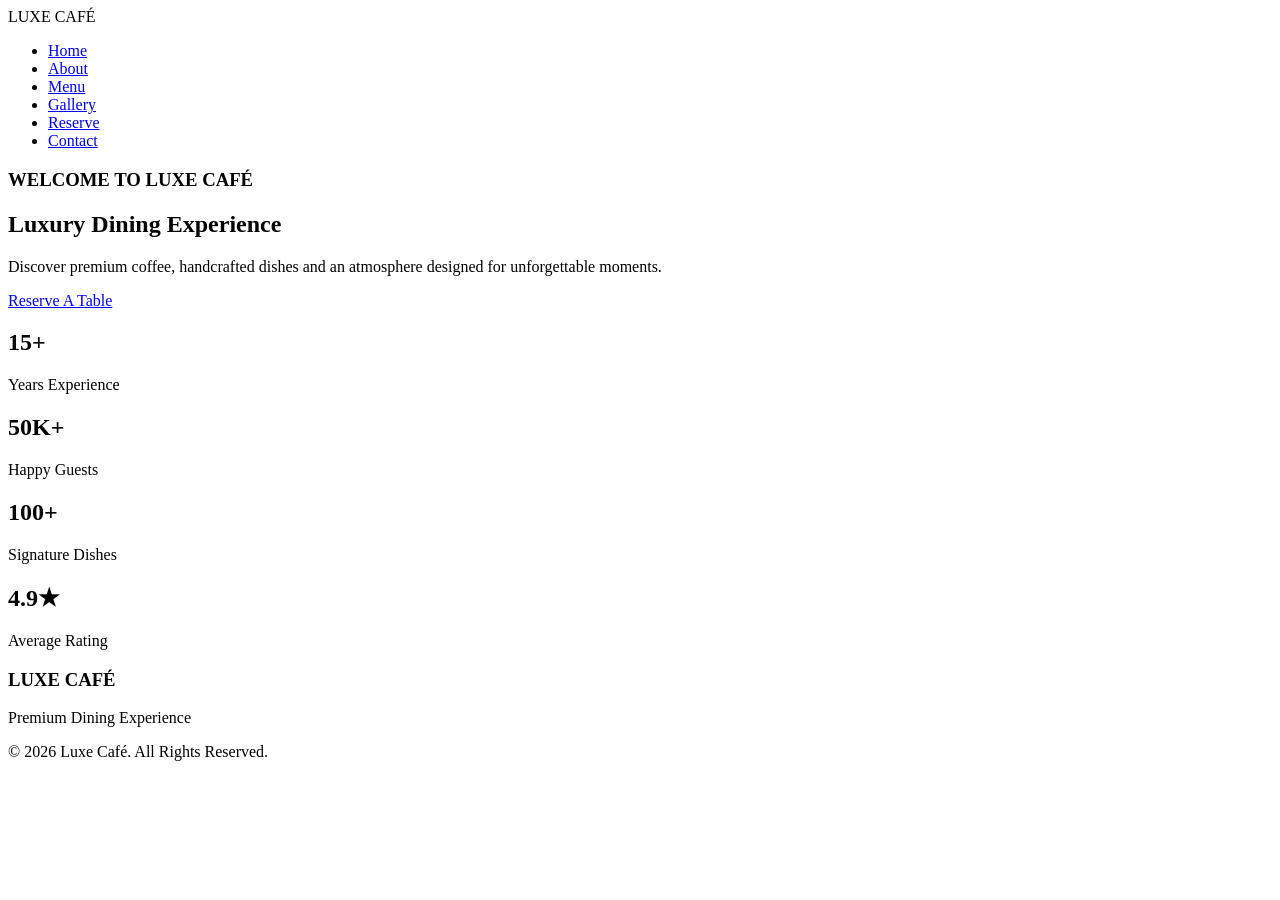
==== index.html @ 4adcb5ad "Add index.html for Luxe Café homepage Initial commit of the Luxe Café homepage with structure and co" ====
<!DOCTYPE html>
<html lang="en">
<head>
<meta charset="UTF-8">
<meta name="viewport" content="width=device-width, initial-scale=1.0">

<title>Luxe Café | Premium Dining Experience</title>

<meta name="description" content="Luxury café serving premium coffee, gourmet food and unforgettable dining experiences.">

<link rel="preconnect" href="https://fonts.googleapis.com">
<link rel="preconnect" href="https://fonts.gstatic.com" crossorigin>

<link href="https://fonts.googleapis.com/css2?family=Playfair+Display:wght@700&family=Poppins:wght@300;400;500;600;700&display=swap" rel="stylesheet">

<link rel="stylesheet" href="style.css">
</head>

<body>

<header>
<nav class="navbar">

<div class="logo">
LUXE CAFÉ
</div>

<ul class="nav-links">
<li><a href="index.html">Home</a></li>
<li><a href="about.html">About</a></li>
<li><a href="menu.html">Menu</a></li>
<li><a href="gallery.html">Gallery</a></li>
<li><a href="reservation.html">Reserve</a></li>
<li><a href="contact.html">Contact</a></li>
</ul>

</nav>
</header>

<section class="hero">

<div class="hero-overlay"></div>

<div class="hero-content">

<h3>WELCOME TO LUXE CAFÉ</h3>

<h1>Luxury Dining Experience</h1>

<p>
Discover premium coffee, handcrafted dishes and an atmosphere designed for unforgettable moments.
</p>

<a href="reservation.html" class="btn">
Reserve A Table
</a>

</div>

</section>

<section class="stats">

<div class="stat-card">
<h2>15+</h2>
<p>Years Experience</p>
</div>

<div class="stat-card">
<h2>50K+</h2>
<p>Happy Guests</p>
</div>

<div class="stat-card">
<h2>100+</h2>
<p>Signature Dishes</p>
</div>

<div class="stat-card">
<h2>4.9★</h2>
<p>Average Rating</p>
</div>

</section>

<footer>

<h3>LUXE CAFÉ</h3>

<p>Premium Dining Experience</p>

<p>© 2026 Luxe Café. All Rights Reserved.</p>

</footer>

<script src="script.js"></script>

</body>
</html>
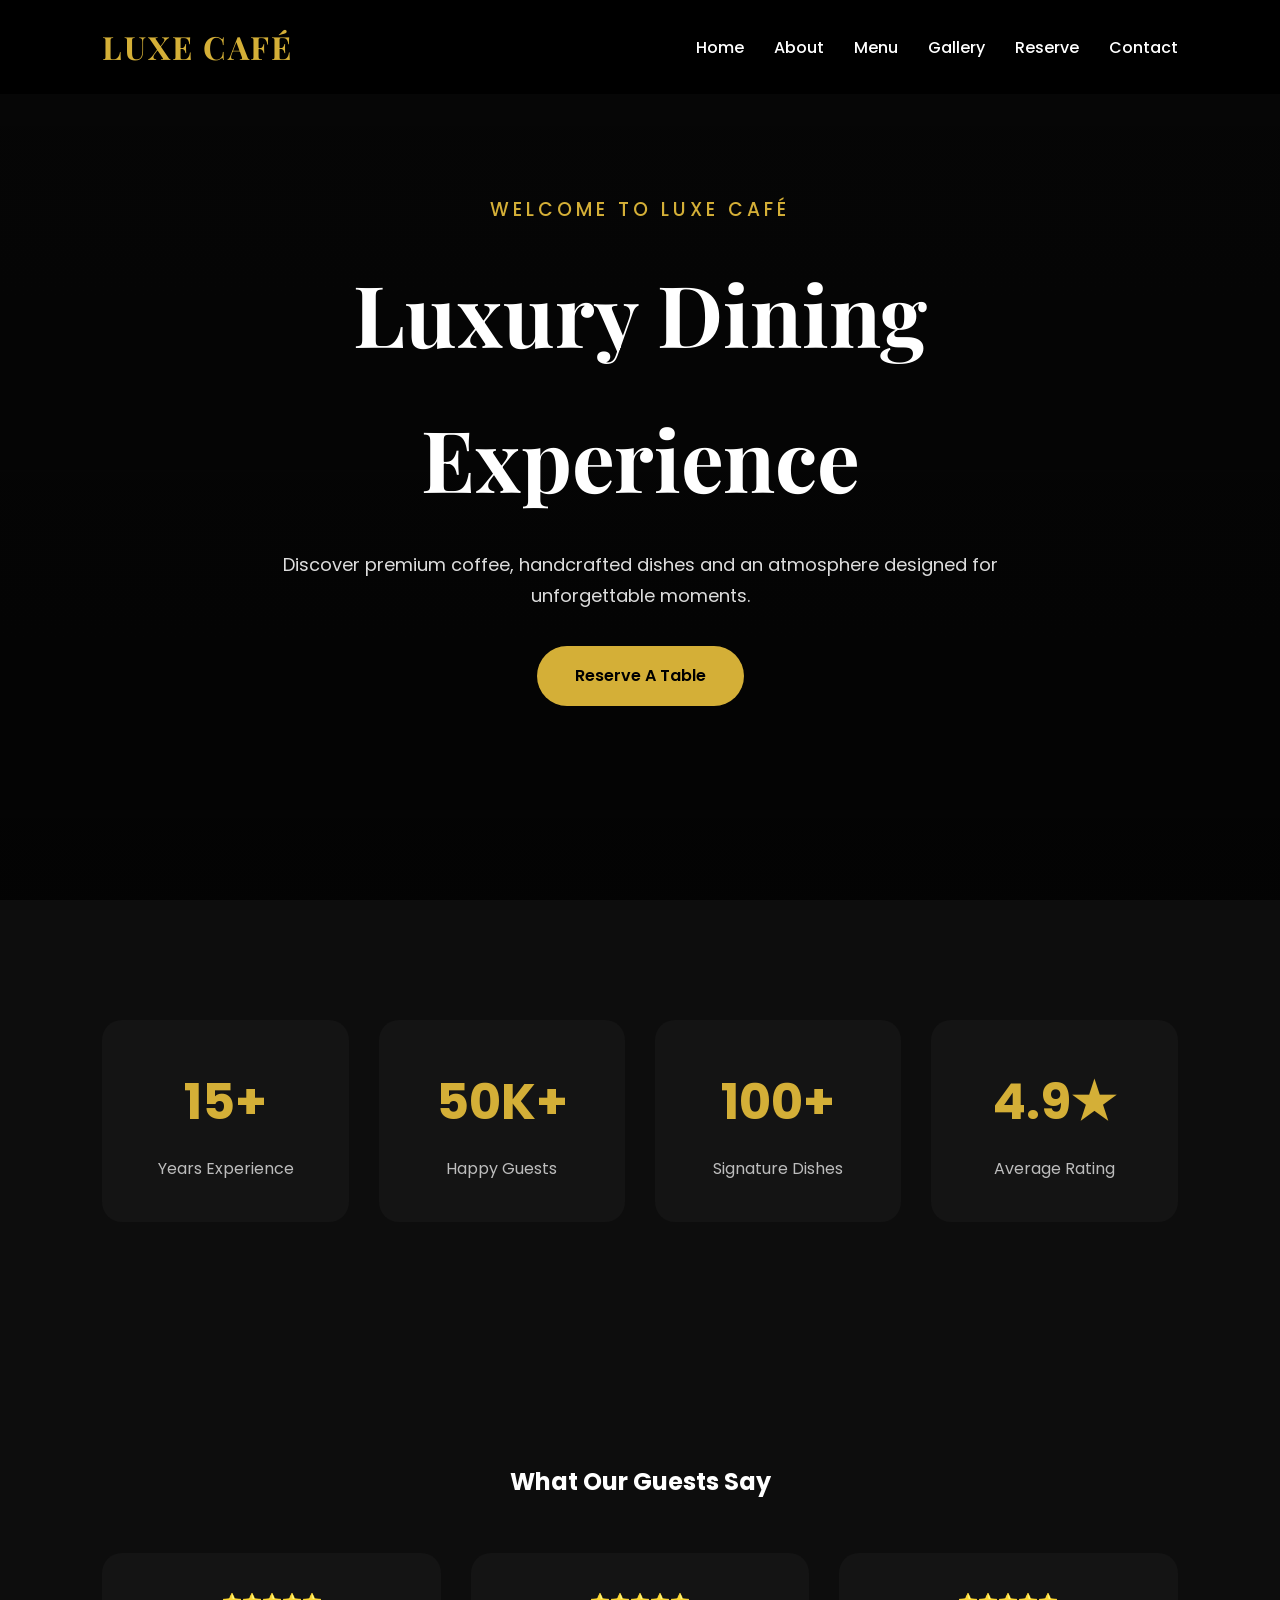
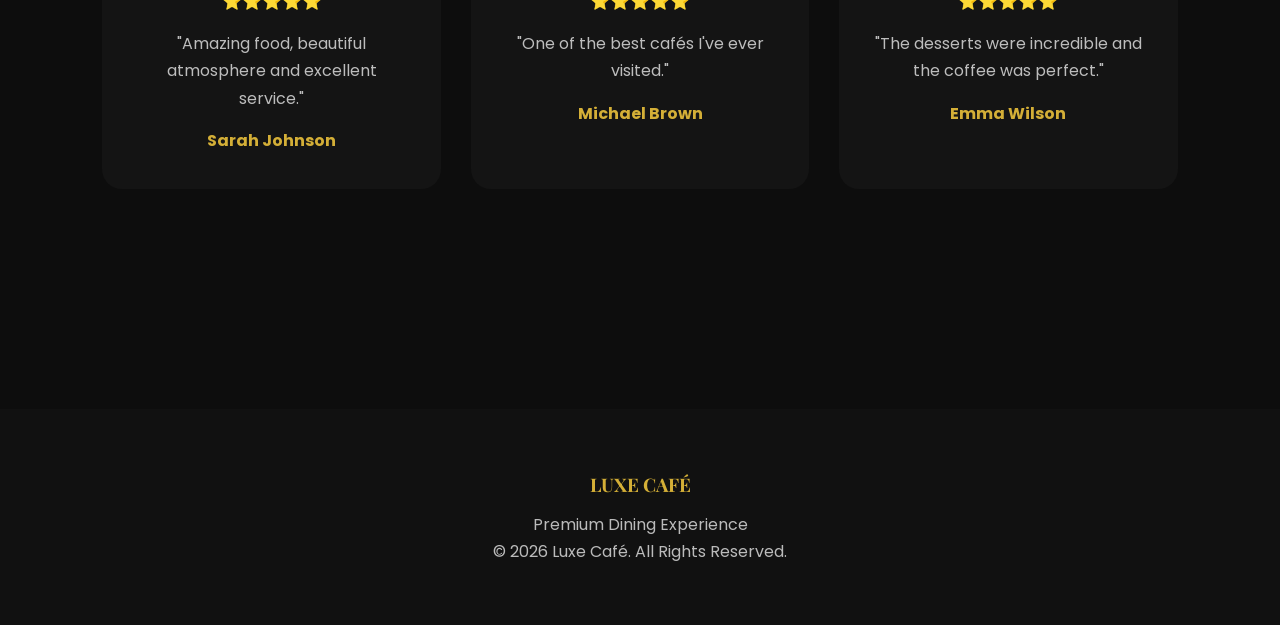
==== commit 84d53824: "Update index.html" ====
--- a/index.html
+++ b/index.html
@@ -83,6 +83,34 @@
 
 </section>
 
+<section class="reviews">
+
+<h2 class="section-title">What Our Guests Say</h2>
+
+<div class="review-container">
+
+<div class="review-box">
+⭐⭐⭐⭐⭐
+<p>"Amazing food, beautiful atmosphere and excellent service."</p>
+<h4>Sarah Johnson</h4>
+</div>
+
+<div class="review-box">
+⭐⭐⭐⭐⭐
+<p>"One of the best cafés I've ever visited."</p>
+<h4>Michael Brown</h4>
+</div>
+
+<div class="review-box">
+⭐⭐⭐⭐⭐
+<p>"The desserts were incredible and the coffee was perfect."</p>
+<h4>Emma Wilson</h4>
+</div>
+
+</div>
+
+</section>
+
 <footer>
 
 <h3>LUXE CAFÉ</h3>
--- a/style.css
+++ b/style.css
@@ -0,0 +1,459 @@
+/* GOOGLE FONTS */
+@import url('https://fonts.googleapis.com/css2?family=Playfair+Display:wght@700&family=Poppins:wght@300;400;500;600;700&display=swap');
+
+/* RESET */
+*{
+margin:0;
+padding:0;
+box-sizing:border-box;
+scroll-behavior:smooth;
+}
+
+:root{
+--gold:#d4af37;
+--black:#0d0d0d;
+--dark:#141414;
+--white:#ffffff;
+--gray:#bdbdbd;
+}
+
+body{
+font-family:'Poppins',sans-serif;
+background:var(--black);
+color:var(--white);
+overflow-x:hidden;
+line-height:1.7;
+}
+
+/* NAVBAR */
+
+.navbar{
+position:fixed;
+top:0;
+left:0;
+width:100%;
+padding:20px 8%;
+display:flex;
+justify-content:space-between;
+align-items:center;
+background:rgba(0,0,0,.85);
+backdrop-filter:blur(15px);
+z-index:1000;
+}
+
+.logo{
+font-size:32px;
+font-family:'Playfair Display',serif;
+font-weight:700;
+color:var(--gold);
+letter-spacing:2px;
+}
+
+.nav-links{
+display:flex;
+gap:30px;
+list-style:none;
+}
+
+.nav-links a{
+text-decoration:none;
+color:white;
+font-weight:500;
+transition:.3s;
+}
+
+.nav-links a:hover{
+color:var(--gold);
+}
+
+/* HERO */
+
+.hero{
+height:100vh;
+display:flex;
+align-items:center;
+justify-content:center;
+text-align:center;
+position:relative;
+
+background:
+linear-gradient(rgba(0,0,0,.55),rgba(0,0,0,.75)),
+url("https://images.unsplash.com/photo-1517248135467-4c7edcad34c4?q=80&w=2070");
+
+background-size:cover;
+background-position:center;
+}
+
+.hero-content{
+max-width:850px;
+padding:20px;
+}
+
+.hero-content h3{
+color:var(--gold);
+letter-spacing:4px;
+margin-bottom:15px;
+font-weight:500;
+}
+
+.hero-content h1{
+font-size:85px;
+font-family:'Playfair Display',serif;
+margin-bottom:20px;
+}
+
+.hero-content p{
+font-size:18px;
+color:#ddd;
+margin-bottom:35px;
+}
+
+.btn{
+display:inline-block;
+padding:16px 38px;
+background:var(--gold);
+color:black;
+text-decoration:none;
+font-weight:600;
+border-radius:50px;
+transition:.35s;
+}
+
+.btn:hover{
+transform:translateY(-5px);
+box-shadow:0 10px 30px rgba(212,175,55,.3);
+}
+
+/* STATS */
+
+.stats{
+padding:120px 8%;
+display:grid;
+grid-template-columns:repeat(auto-fit,minmax(220px,1fr));
+gap:30px;
+}
+
+.stat-card{
+background:var(--dark);
+padding:40px;
+border-radius:20px;
+text-align:center;
+transition:.4s;
+}
+
+.stat-card:hover{
+transform:translateY(-10px);
+}
+
+.stat-card h2{
+font-size:50px;
+color:var(--gold);
+margin-bottom:10px;
+}
+
+.stat-card p{
+color:var(--gray);
+}
+
+/* FOOTER */
+
+footer{
+background:#111;
+padding:60px 20px;
+text-align:center;
+margin-top:100px;
+}
+
+footer h3{
+font-family:'Playfair Display',serif;
+color:var(--gold);
+margin-bottom:10px;
+}
+
+footer p{
+color:#bbb;
+}
+
+/* MOBILE */
+
+@media(max-width:768px){
+
+.nav-links{
+display:none;
+}
+
+.hero-content h1{
+font-size:50px;
+}
+
+.hero-content p{
+font-size:16px;
+}
+/* SCROLL ANIMATION */
+
+.stat-card,
+.feature-card,
+.review-box,
+.menu-card{
+opacity:0;
+transform:translateY(50px);
+transition:.8s;
+}
+
+.show{
+opacity:1;
+transform:translateY(0);
+}
+
+/* TOP BUTTON */
+
+#topBtn{
+position:fixed;
+bottom:25px;
+right:25px;
+width:55px;
+height:55px;
+border:none;
+border-radius:50%;
+background:#d4af37;
+color:black;
+font-size:22px;
+font-weight:bold;
+cursor:pointer;
+display:none;
+z-index:999;
+}
+
+/* PAGE LOADING */
+
+body{
+opacity:0;
+transition:.5s;
+}
+
+body.loaded{
+opacity:1;
+          }
+.stats{
+grid-template-columns:1fr;
+}
+
+}
+.menu-section{
+padding:120px 8%;
+}
+
+.menu-grid{
+display:grid;
+grid-template-columns:repeat(auto-fit,minmax(300px,1fr));
+gap:30px;
+}
+
+.menu-card{
+background:#141414;
+border-radius:20px;
+overflow:hidden;
+transition:.4s;
+}
+
+.menu-card:hover{
+transform:translateY(-10px);
+box-shadow:0 15px 35px rgba(212,175,55,.2);
+}
+
+.menu-card img{
+width:100%;
+height:250px;
+object-fit:cover;
+}
+
+.menu-content{
+padding:25px;
+}
+
+.menu-content h3{
+color:#d4af37;
+margin-bottom:10px;
+}
+
+.price{
+display:inline-block;
+margin-top:15px;
+font-weight:700;
+color:#fff;
+font-size:20px;
+}
+.gallery-section{
+padding:120px 8%;
+}
+
+.gallery-grid{
+display:grid;
+grid-template-columns:repeat(auto-fit,minmax(300px,1fr));
+gap:25px;
+}
+
+.gallery-card{
+overflow:hidden;
+border-radius:20px;
+cursor:pointer;
+}
+
+.gallery-card img{
+width:100%;
+height:300px;
+object-fit:cover;
+transition:.5s;
+}
+
+.gallery-card:hover img{
+transform:scale(1.08);
+}
+.reservation-section{
+padding:140px 8%;
+}
+
+.reservation-form{
+max-width:700px;
+margin:auto;
+display:flex;
+flex-direction:column;
+gap:20px;
+}
+
+.reservation-form input,
+.reservation-form textarea{
+padding:18px;
+background:#141414;
+border:1px solid #333;
+border-radius:12px;
+color:white;
+font-size:16px;
+}
+
+.reservation-form input:focus,
+.reservation-form textarea:focus{
+outline:none;
+border-color:#d4af37;
+}
+
+.reservation-form button{
+border:none;
+cursor:pointer;
+}
+.reservation-section{
+padding:140px 8%;
+}
+
+.reservation-form{
+max-width:700px;
+margin:auto;
+display:flex;
+flex-direction:column;
+gap:20px;
+}
+
+.reservation-form input,
+.reservation-form textarea{
+padding:18px;
+background:#141414;
+border:1px solid #333;
+border-radius:12px;
+color:white;
+font-size:16px;
+}
+
+.reservation-form input:focus,
+.reservation-form textarea:focus{
+outline:none;
+border-color:#d4af37;
+}
+
+.reservation-form button{
+border:none;
+cursor:pointer;
+}
+.contact-section{
+padding:120px 8%;
+}
+
+.contact-grid{
+display:grid;
+grid-template-columns:repeat(auto-fit,minmax(250px,1fr));
+gap:30px;
+}
+
+.contact-card{
+background:#141414;
+padding:35px;
+border-radius:20px;
+text-align:center;
+transition:.4s;
+}
+
+.contact-card:hover{
+transform:translateY(-10px);
+box-shadow:0 10px 30px rgba(212,175,55,.2);
+}
+
+.contact-card h3{
+color:#d4af37;
+margin-bottom:10px;
+}
+.about-section{
+padding:120px 8%;
+display:grid;
+grid-template-columns:1fr 1fr;
+gap:50px;
+align-items:center;
+}
+
+.about-content p{
+margin:20px 0;
+color:#bdbdbd;
+}
+
+.about-image img{
+width:100%;
+border-radius:20px;
+}
+
+@media(max-width:768px){
+
+.about-section{
+grid-template-columns:1fr;
+}
+
+}
+.reviews{
+padding:120px 8%;
+text-align:center;
+}
+
+.review-container{
+display:grid;
+grid-template-columns:repeat(auto-fit,minmax(300px,1fr));
+gap:30px;
+margin-top:50px;
+}
+
+.review-box{
+background:#141414;
+padding:35px;
+border-radius:20px;
+transition:.4s;
+}
+
+.review-box:hover{
+transform:translateY(-10px);
+box-shadow:0 10px 30px rgba(212,175,55,.2);
+}
+
+.review-box p{
+margin:15px 0;
+color:#bdbdbd;
+}
+
+.review-box h4{
+color:#d4af37;
+}
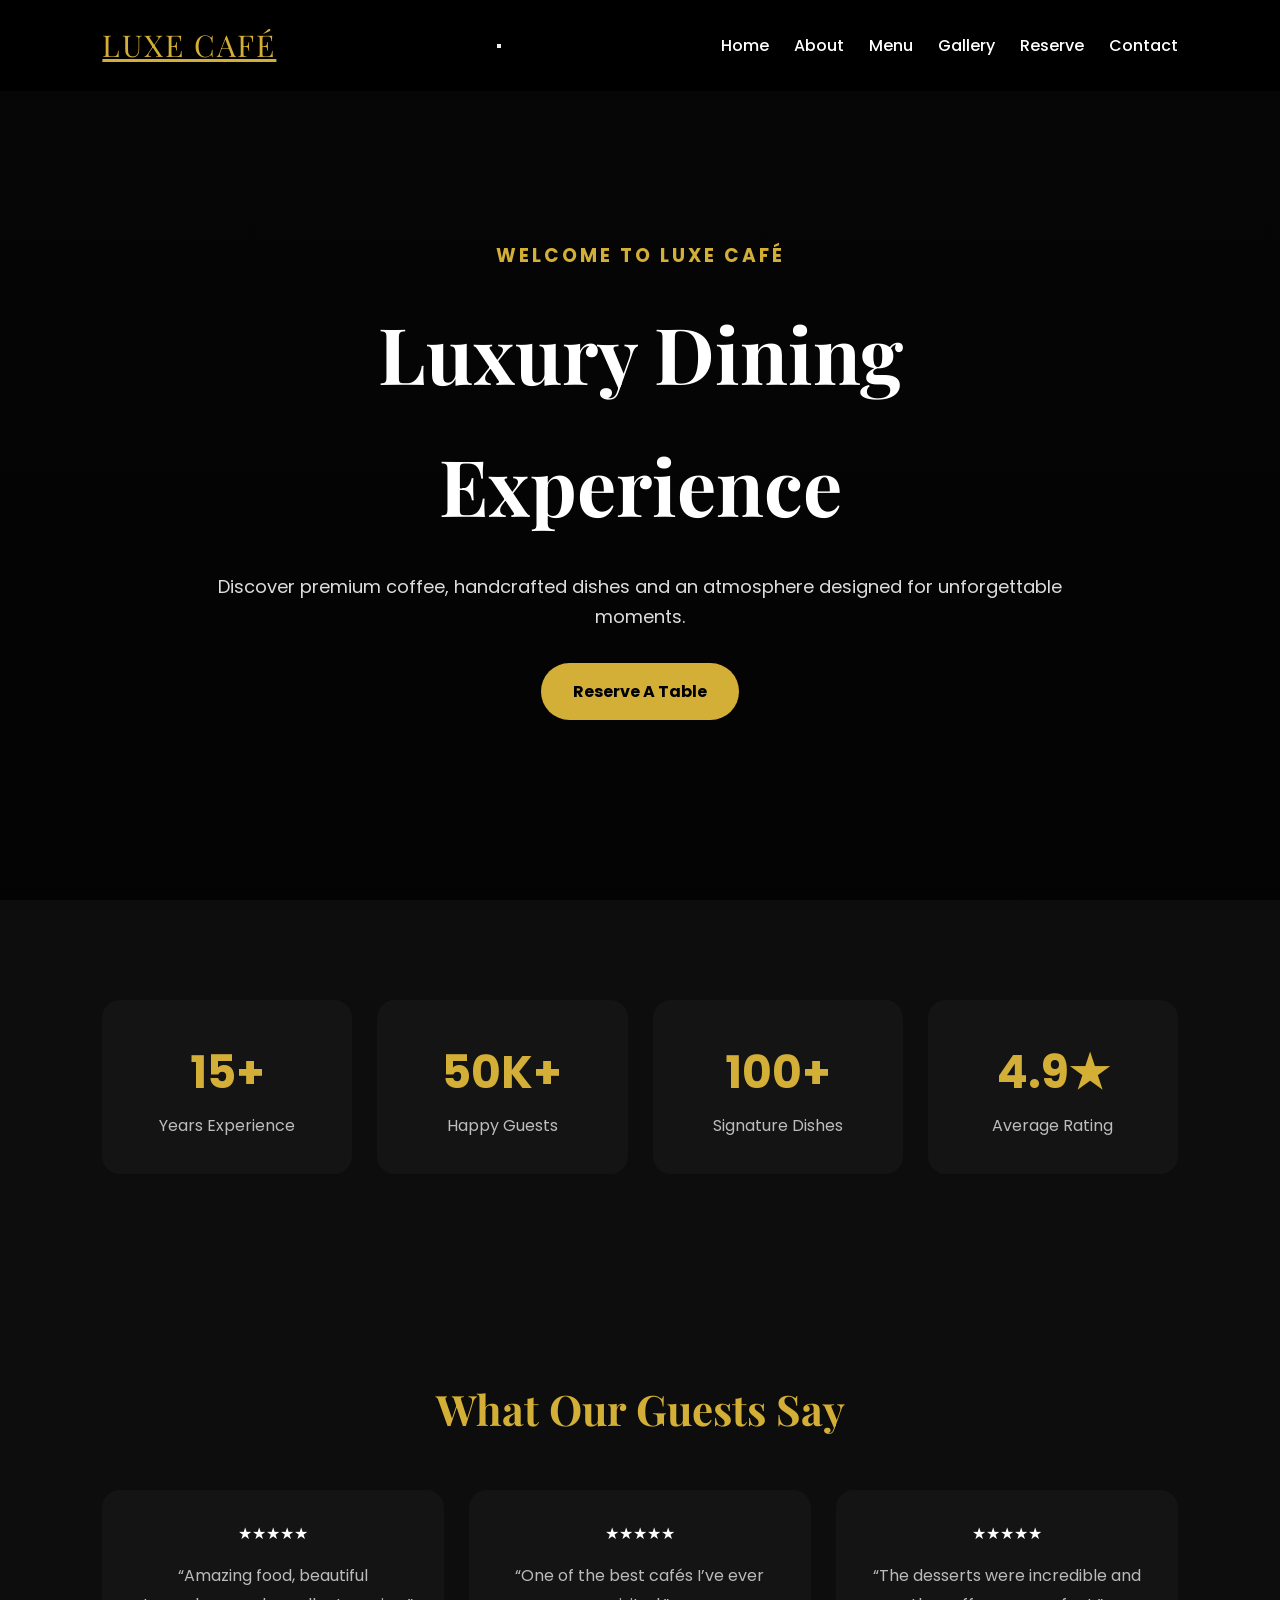
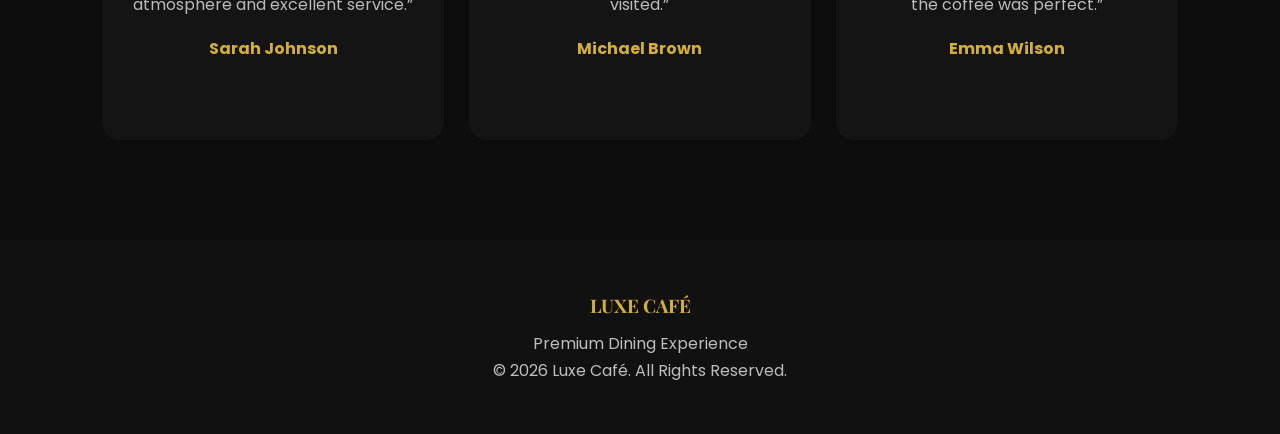
==== commit a3d0c9d7: "Refactor index.html structure and content" ====
--- a/index.html
+++ b/index.html
@@ -1,127 +1,114 @@
 <!DOCTYPE html>
 <html lang="en">
 <head>
-<meta charset="UTF-8">
-<meta name="viewport" content="width=device-width, initial-scale=1.0">
+  <meta charset="UTF-8">
+  <meta name="viewport" content="width=device-width, initial-scale=1.0">
 
-<title>Luxe Café | Premium Dining Experience</title>
+  <title>Luxe Café | Premium Dining Experience</title>
 
-<meta name="description" content="Luxury café serving premium coffee, gourmet food and unforgettable dining experiences.">
+  <meta name="description" content="Luxury café serving premium coffee, gourmet food and unforgettable dining experiences.">
 
-<link rel="preconnect" href="https://fonts.googleapis.com">
-<link rel="preconnect" href="https://fonts.gstatic.com" crossorigin>
+  <link rel="preconnect" href="https://fonts.googleapis.com">
+  <link rel="preconnect" href="https://fonts.gstatic.com" crossorigin>
 
-<link href="https://fonts.googleapis.com/css2?family=Playfair+Display:wght@700&family=Poppins:wght@300;400;500;600;700&display=swap" rel="stylesheet">
+  <link href="https://fonts.googleapis.com/css2?family=Playfair+Display:wght@700&family=Poppins:wght@300;400;500;600;700&display=swap" rel="stylesheet">
 
-<link rel="stylesheet" href="style.css">
+  <link rel="stylesheet" href="style.css">
 </head>
 
 <body>
 
-<header>
-<nav class="navbar">
+  <header>
+    <nav class="navbar">
+      <a class="logo" href="index.html">LUXE CAFÉ</a>
 
-<div class="logo">
-LUXE CAFÉ
-</div>
+      <button class="menu-toggle" aria-label="Open navigation menu" aria-expanded="false">
+        <span></span>
+        <span></span>
+        <span></span>
+      </button>
 
-<ul class="nav-links">
-<li><a href="index.html">Home</a></li>
-<li><a href="about.html">About</a></li>
-<li><a href="menu.html">Menu</a></li>
-<li><a href="gallery.html">Gallery</a></li>
-<li><a href="reservation.html">Reserve</a></li>
-<li><a href="contact.html">Contact</a></li>
-</ul>
+      <ul class="nav-links">
+        <li><a href="index.html">Home</a></li>
+        <li><a href="about.html">About</a></li>
+        <li><a href="menu.html">Menu</a></li>
+        <li><a href="gallery.html">Gallery</a></li>
+        <li><a href="reservation.html">Reserve</a></li>
+        <li><a href="contact.html">Contact</a></li>
+      </ul>
+    </nav>
+  </header>
 
-</nav>
-</header>
+  <main>
+    <section class="hero">
+      <div class="hero-overlay"></div>
 
-<section class="hero">
+      <div class="hero-content">
+        <h3>WELCOME TO LUXE CAFÉ</h3>
 
-<div class="hero-overlay"></div>
+        <h1>Luxury Dining<br>Experience</h1>
 
-<div class="hero-content">
+        <p>
+          Discover premium coffee, handcrafted dishes and an atmosphere designed for unforgettable moments.
+        </p>
 
-<h3>WELCOME TO LUXE CAFÉ</h3>
+        <a href="reservation.html" class="btn">Reserve A Table</a>
+      </div>
+    </section>
 
-<h1>Luxury Dining Experience</h1>
+    <section class="stats">
+      <div class="stat-card">
+        <h2>15+</h2>
+        <p>Years Experience</p>
+      </div>
 
-<p>
-Discover premium coffee, handcrafted dishes and an atmosphere designed for unforgettable moments.
-</p>
+      <div class="stat-card">
+        <h2>50K+</h2>
+        <p>Happy Guests</p>
+      </div>
 
-<a href="reservation.html" class="btn">
-Reserve A Table
-</a>
+      <div class="stat-card">
+        <h2>100+</h2>
+        <p>Signature Dishes</p>
+      </div>
 
-</div>
+      <div class="stat-card">
+        <h2>4.9★</h2>
+        <p>Average Rating</p>
+      </div>
+    </section>
 
-</section>
+    <section class="reviews">
+      <h2 class="section-title">What Our Guests Say</h2>
 
-<section class="stats">
+      <div class="review-container">
+        <article class="review-box">
+          <div class="stars" aria-label="5 out of 5 stars">★★★★★</div>
+          <p>“Amazing food, beautiful atmosphere and excellent service.”</p>
+          <h4>Sarah Johnson</h4>
+        </article>
 
-<div class="stat-card">
-<h2>15+</h2>
-<p>Years Experience</p>
-</div>
+        <article class="review-box">
+          <div class="stars" aria-label="5 out of 5 stars">★★★★★</div>
+          <p>“One of the best cafés I’ve ever visited.”</p>
+          <h4>Michael Brown</h4>
+        </article>
 
-<div class="stat-card">
-<h2>50K+</h2>
-<p>Happy Guests</p>
-</div>
+        <article class="review-box">
+          <div class="stars" aria-label="5 out of 5 stars">★★★★★</div>
+          <p>“The desserts were incredible and the coffee was perfect.”</p>
+          <h4>Emma Wilson</h4>
+        </article>
+      </div>
+    </section>
+  </main>
 
-<div class="stat-card">
-<h2>100+</h2>
-<p>Signature Dishes</p>
-</div>
+  <footer>
+    <h3>LUXE CAFÉ</h3>
+    <p>Premium Dining Experience</p>
+    <p>© 2026 Luxe Café. All Rights Reserved.</p>
+  </footer>
 
-<div class="stat-card">
-<h2>4.9★</h2>
-<p>Average Rating</p>
-</div>
-
-</section>
-
-<section class="reviews">
-
-<h2 class="section-title">What Our Guests Say</h2>
-
-<div class="review-container">
-
-<div class="review-box">
-⭐⭐⭐⭐⭐
-<p>"Amazing food, beautiful atmosphere and excellent service."</p>
-<h4>Sarah Johnson</h4>
-</div>
-
-<div class="review-box">
-⭐⭐⭐⭐⭐
-<p>"One of the best cafés I've ever visited."</p>
-<h4>Michael Brown</h4>
-</div>
-
-<div class="review-box">
-⭐⭐⭐⭐⭐
-<p>"The desserts were incredible and the coffee was perfect."</p>
-<h4>Emma Wilson</h4>
-</div>
-
-</div>
-
-</section>
-
-<footer>
-
-<h3>LUXE CAFÉ</h3>
-
-<p>Premium Dining Experience</p>
-
-<p>© 2026 Luxe Café. All Rights Reserved.</p>
-
-</footer>
-
-<script src="script.js"></script>
-
+  <script src="script.js"></script>
 </body>
 </html>
--- a/style.css
+++ b/style.css
@@ -1,459 +1,948 @@
-/* GOOGLE FONTS */
 @import url('https://fonts.googleapis.com/css2?family=Playfair+Display:wght@700&family=Poppins:wght@300;400;500;600;700&display=swap');
 
-/* RESET */
 *{
-margin:0;
-padding:0;
-box-sizing:border-box;
-scroll-behavior:smooth;
+  margin:0;
+  padding:0;
+  box-sizing:border-box;
+  scroll-behavior:smooth;
 }
 
 :root{
---gold:#d4af37;
---black:#0d0d0d;
---dark:#141414;
---white:#ffffff;
---gray:#bdbdbd;
+  --gold:#d4af37;
+  --black:#0d0d0d;
+  --dark:#141414;
+  --white:#ffffff;
+  --gray:#bdbdbd;
 }
 
 body{
-font-family:'Poppins',sans-serif;
-background:var(--black);
-color:var(--white);
-overflow-x:hidden;
-line-height:1.7;
+  font-family:'Poppins',sans-serif;
+  background:var(--black);
+  color:var(--white);
+  overflow-x:hidden;
+  line-height:1.7;
 }
 
 /* NAVBAR */
-
 .navbar{
-position:fixed;
-top:0;
-left:0;
-width:100%;
-padding:20px 8%;
-display:flex;
-justify-content:space-between;
-align-items:center;
-background:rgba(0,0,0,.85);
-backdrop-filter:blur(15px);
-z-index:1000;
+  position:fixed;
+  top:0;
+  left:0;
+  width:100%;
+  padding:20px 8%;
+  display:flex;
+  justify-content:space-between;
+  align-items:center;
+  background:rgba(0,0,0,.90);
+  backdrop-filter:blur(12px);
+  z-index:1000;
 }
 
 .logo{
-font-size:32px;
-font-family:'Playfair Display',serif;
-font-weight:700;
-color:var(--gold);
-letter-spacing:2px;
+  font-size:30px;
+  font-family:'Playfair Display',serif;
+  color:var(--gold);
+  letter-spacing:2px;
 }
 
 .nav-links{
-display:flex;
-gap:30px;
-list-style:none;
+  display:flex;
+  gap:25px;
+  list-style:none;
 }
 
 .nav-links a{
-text-decoration:none;
-color:white;
-font-weight:500;
-transition:.3s;
-}
-
-.nav-links a:hover{
-color:var(--gold);
+  color:var(--white);
+  text-decoration:none;
+  font-weight:500;
+  transition:.3s;
+}
+
+.nav-links a:hover,
+.nav-links a.active{
+  color:var(--gold);
 }
 
 /* HERO */
-
 .hero{
-height:100vh;
-display:flex;
-align-items:center;
-justify-content:center;
-text-align:center;
-position:relative;
-
-background:
-linear-gradient(rgba(0,0,0,.55),rgba(0,0,0,.75)),
-url("https://images.unsplash.com/photo-1517248135467-4c7edcad34c4?q=80&w=2070");
-
-background-size:cover;
-background-position:center;
+  min-height:100vh;
+  display:flex;
+  align-items:center;
+  justify-content:center;
+  text-align:center;
+  padding:120px 20px 60px;
+  background:
+    linear-gradient(rgba(0,0,0,.55),rgba(0,0,0,.75)),
+    url("https://images.unsplash.com/photo-1517248135467-4c7edcad34c4?q=80&w=2070");
+  background-size:cover;
+  background-position:center;
 }
 
 .hero-content{
-max-width:850px;
-padding:20px;
+  max-width:850px;
 }
 
 .hero-content h3{
-color:var(--gold);
-letter-spacing:4px;
-margin-bottom:15px;
-font-weight:500;
+  color:var(--gold);
+  letter-spacing:3px;
+  margin-bottom:15px;
 }
 
 .hero-content h1{
-font-size:85px;
-font-family:'Playfair Display',serif;
-margin-bottom:20px;
+  font-family:'Playfair Display',serif;
+  font-size:78px;
+  margin-bottom:20px;
 }
 
 .hero-content p{
-font-size:18px;
-color:#ddd;
-margin-bottom:35px;
+  color:#ddd;
+  font-size:18px;
+  margin-bottom:30px;
 }
 
 .btn{
-display:inline-block;
-padding:16px 38px;
-background:var(--gold);
-color:black;
-text-decoration:none;
-font-weight:600;
-border-radius:50px;
-transition:.35s;
+  display:inline-block;
+  padding:15px 32px;
+  border:none;
+  border-radius:50px;
+  background:var(--gold);
+  color:#000;
+  text-decoration:none;
+  font-weight:700;
+  cursor:pointer;
+  transition:.3s;
 }
 
 .btn:hover{
-transform:translateY(-5px);
-box-shadow:0 10px 30px rgba(212,175,55,.3);
+  transform:translateY(-4px);
+  box-shadow:0 10px 25px rgba(212,175,55,.25);
+}
+
+/* SECTION TITLES */
+.section-title{
+  text-align:center;
+  font-family:'Playfair Display',serif;
+  font-size:42px;
+  color:var(--gold);
+  margin-bottom:45px;
 }
 
 /* STATS */
-
 .stats{
-padding:120px 8%;
-display:grid;
-grid-template-columns:repeat(auto-fit,minmax(220px,1fr));
-gap:30px;
+  padding:100px 8%;
+  display:grid;
+  grid-template-columns:repeat(auto-fit,minmax(200px,1fr));
+  gap:25px;
 }
 
 .stat-card{
-background:var(--dark);
-padding:40px;
-border-radius:20px;
-text-align:center;
-transition:.4s;
+  background:var(--dark);
+  padding:35px;
+  border-radius:18px;
+  text-align:center;
+  transition:.3s;
 }
 
 .stat-card:hover{
-transform:translateY(-10px);
+  transform:translateY(-8px);
 }
 
 .stat-card h2{
-font-size:50px;
-color:var(--gold);
-margin-bottom:10px;
+  font-size:45px;
+  color:var(--gold);
 }
 
 .stat-card p{
-color:var(--gray);
+  color:var(--gray);
+}
+
+/* MENU */
+.menu-section{
+  padding:120px 8% 80px;
+  min-height:100vh;
+}
+
+.menu-grid{
+  display:grid;
+  grid-template-columns:repeat(3,1fr);
+  gap:28px;
+  max-width:1200px;
+  margin:auto;
+}
+
+.menu-card{
+  background:var(--dark);
+  border-radius:18px;
+  overflow:hidden;
+  transition:.3s;
+}
+
+.menu-card:hover{
+  transform:translateY(-8px);
+  box-shadow:0 15px 35px rgba(212,175,55,.2);
+}
+
+.menu-card img{
+  width:100%;
+  height:230px;
+  object-fit:cover;
+  display:block;
+}
+
+.menu-content{
+  padding:22px;
+}
+
+.menu-content h3{
+  font-family:'Playfair Display',serif;
+  font-size:24px;
+  margin-bottom:8px;
+}
+
+.menu-content p{
+  color:var(--gray);
+  font-size:14px;
+  margin-bottom:14px;
+}
+
+.price{
+  color:var(--gold);
+  font-size:21px;
+  font-weight:700;
+}
+
+/* GALLERY */
+.gallery-section{
+  padding:120px 8% 80px;
+  min-height:100vh;
+}
+
+.gallery-grid{
+  display:grid;
+  grid-template-columns:repeat(3,1fr);
+  gap:25px;
+}
+
+.gallery-card{
+  overflow:hidden;
+  border-radius:18px;
+}
+
+.gallery-card img{
+  width:100%;
+  height:280px;
+  object-fit:cover;
+  display:block;
+  transition:.4s;
+}
+
+.gallery-card:hover img{
+  transform:scale(1.08);
+}
+
+/* ABOUT */
+.about-section{
+  padding:120px 8%;
+  display:grid;
+  grid-template-columns:1fr 1fr;
+  gap:45px;
+  align-items:center;
+}
+
+.about-content p{
+  color:var(--gray);
+  margin:18px 0;
+}
+
+.about-image img{
+  width:100%;
+  border-radius:18px;
+}
+
+/* REVIEWS */
+.reviews{
+  padding:100px 8%;
+  text-align:center;
+}
+
+.review-container{
+  display:grid;
+  grid-template-columns:repeat(3,1fr);
+  gap:25px;
+}
+
+.review-box{
+  background:var(--dark);
+  padding:30px;
+  border-radius:18px;
+  transition:.3s;
+}
+
+.review-box:hover{
+  transform:translateY(-8px);
+  box-shadow:0 15px 35px rgba(212,175,55,.2);
+}
+
+.review-box p{
+  color:var(--gray);
+  margin:15px 0;
+}
+
+.review-box h4{
+  color:var(--gold);
+}
+
+/* RESERVATION */
+.reservation-section{
+  padding:130px 8% 80px;
+  min-height:100vh;
+}
+
+.reservation-form{
+  max-width:700px;
+  margin:auto;
+  display:flex;
+  flex-direction:column;
+  gap:18px;
+}
+
+.reservation-form input,
+.reservation-form textarea,
+.reservation-form select{
+  width:100%;
+  padding:17px;
+  border-radius:12px;
+  border:1px solid #333;
+  background:var(--dark);
+  color:var(--white);
+  font-size:16px;
+  font-family:'Poppins',sans-serif;
+}
+
+.reservation-form input:focus,
+.reservation-form textarea:focus,
+.reservation-form select:focus{
+  outline:none;
+  border-color:var(--gold);
+}
+
+.reservation-form button{
+  border:none;
+  cursor:pointer;
+}
+
+/* CONTACT */
+.contact-section{
+  padding:120px 8% 80px;
+  min-height:100vh;
+}
+
+.contact-grid{
+  display:grid;
+  grid-template-columns:repeat(3,1fr);
+  gap:25px;
+}
+
+.contact-card{
+  background:var(--dark);
+  padding:30px;
+  border-radius:18px;
+  text-align:center;
+  transition:.3s;
+}
+
+.contact-card:hover{
+  transform:translateY(-8px);
+  box-shadow:0 15px 35px rgba(212,175,55,.2);
+}
+
+.contact-card h3{
+  color:var(--gold);
+  margin-bottom:10px;
 }
 
 /* FOOTER */
-
 footer{
-background:#111;
-padding:60px 20px;
-text-align:center;
-margin-top:100px;
+  background:#111;
+  padding:50px 20px;
+  text-align:center;
 }
 
 footer h3{
-font-family:'Playfair Display',serif;
-color:var(--gold);
-margin-bottom:10px;
+  font-family:'Playfair Display',serif;
+  color:var(--gold);
+  margin-bottom:8px;
 }
 
 footer p{
-color:#bbb;
+  color:var(--gray);
+}
+
+/* BACK TO TOP BUTTON */
+#topBtn{
+  position:fixed;
+  right:22px;
+  bottom:22px;
+  width:50px;
+  height:50px;
+  border:none;
+  border-radius:50%;
+  background:var(--gold);
+  color:#000;
+  font-size:22px;
+  font-weight:bold;
+  cursor:pointer;
+  z-index:999;
 }
 
 /* MOBILE */
-
 @media(max-width:768px){
-
-.nav-links{
-display:none;
-}
-
-.hero-content h1{
-font-size:50px;
-}
-
-.hero-content p{
-font-size:16px;
-}
-/* SCROLL ANIMATION */
-
-.stat-card,
-.feature-card,
-.review-box,
+  .navbar{
+    padding:15px 6%;
+  }
+
+  .logo{
+    font-size:23px;
+  }
+
+  .nav-links{
+    display:none;
+  }
+
+  .hero-content h1{
+    font-size:46px;
+  }
+
+  .hero-content p{
+    font-size:16px;
+  }
+
+  .section-title{
+    font-size:32px;
+  }
+
+  .menu-grid,
+  .gallery-grid,
+  .review-container,
+  .contact-grid{
+    grid-template-columns:1fr;
+  }
+
+  .menu-section,
+  .gallery-section,
+  .contact-section{
+    padding:100px 8% 60px;
+  }
+
+  .menu-card img{
+    height:220px;
+  }
+
+  .gallery-card img{
+    height:240px;
+  }
+
+  .about-section{
+    grid-template-columns:1fr;
+    padding:100px 8% 60px;
+  }
+
+  .stats{
+    grid-template-columns:1fr;
+    padding:80px 8%;
+  }
+
+  .reservation-section{
+    padding:110px 8% 60px;
+  }
+}
+/* =========================
+   FINAL MOBILE + PAGE FIXES
+   Paste this at END of style.css
+========================= */
+
+/* Remove huge empty space */
+.menu-section,
+.gallery-section,
+.reservation-section,
+.contact-section{
+  min-height: auto;
+}
+
+/* Keep every page dark */
+body,
+.menu-section,
+.gallery-section,
+.about-section,
+.reviews,
+.reservation-section,
+.contact-section{
+  background: #0d0d0d;
+  color: #ffffff;
+}
+
+/* Fix menu page */
+.menu-section{
+  padding: 110px 8% 70px;
+}
+
+.menu-section .section-title{
+  color: #d4af37;
+}
+
+.menu-grid{
+  display: grid;
+  grid-template-columns: repeat(3, 1fr);
+  gap: 28px;
+}
+
 .menu-card{
-opacity:0;
-transform:translateY(50px);
-transition:.8s;
-}
-
-.show{
-opacity:1;
-transform:translateY(0);
-}
-
-/* TOP BUTTON */
-
-#topBtn{
-position:fixed;
-bottom:25px;
-right:25px;
-width:55px;
-height:55px;
-border:none;
-border-radius:50%;
-background:#d4af37;
-color:black;
-font-size:22px;
-font-weight:bold;
-cursor:pointer;
-display:none;
-z-index:999;
-}
-
-/* PAGE LOADING */
-
-body{
-opacity:0;
-transition:.5s;
-}
-
-body.loaded{
-opacity:1;
-          }
-.stats{
-grid-template-columns:1fr;
-}
-
-}
+  background: #141414;
+  border-radius: 18px;
+  overflow: hidden;
+}
+
+.menu-card img{
+  width: 100%;
+  height: 230px;
+  object-fit: cover;
+  display: block;
+}
+
+.menu-content{
+  padding: 22px;
+}
+
+.menu-content h3{
+  color: #ffffff;
+  font-family: 'Playfair Display', serif;
+  font-size: 24px;
+  margin-bottom: 8px;
+}
+
+.menu-content p{
+  color: #bdbdbd;
+  font-size: 14px;
+}
+
+.price{
+  color: #d4af37;
+  font-size: 21px;
+  font-weight: 700;
+}
+
+/* Better review cards */
+.review-container{
+  display: grid;
+  grid-template-columns: repeat(3, 1fr);
+  gap: 25px;
+}
+
+.review-box{
+  background: #141414;
+  padding: 30px;
+  border-radius: 18px;
+  min-height: 260px;
+}
+
+.review-box p{
+  font-size: 16px;
+  line-height: 1.8;
+}
+
+/* Better contact cards */
+.contact-card{
+  min-height: 145px;
+}
+
+/* MOBILE FIX */
+@media (max-width: 768px){
+
+  /* Hide crowded links on phone */
+  .nav-links{
+    display: none;
+  }
+
+  .navbar{
+    padding: 16px 8%;
+  }
+
+  .logo{
+    font-size: 24px;
+  }
+
+  /* One menu card per row */
+  .menu-grid{
+    grid-template-columns: 1fr;
+    gap: 22px;
+  }
+
+  /* One review per row */
+  .review-container{
+    grid-template-columns: 1fr;
+    gap: 20px;
+  }
+
+  .review-box{
+    min-height: auto;
+    padding: 25px;
+  }
+
+  /* Contact cards one below another */
+  .contact-grid{
+    grid-template-columns: 1fr;
+    gap: 18px;
+  }
+
+  /* Gallery stays 2 columns */
+  .gallery-grid{
+    grid-template-columns: repeat(2, 1fr);
+    gap: 14px;
+  }
+
+  .gallery-card img{
+    height: 170px;
+  }
+
+  /* Better spacing */
+  .menu-section,
+  .gallery-section,
+  .about-section,
+  .reviews,
+  .reservation-section,
+  .contact-section{
+    padding: 95px 8% 65px;
+  }
+
+  .section-title{
+    font-size: 34px;
+    margin-bottom: 30px;
+  }
+
+  .menu-card img{
+    height: 220px;
+  }
+  }
+/* =========================
+   FINAL MOBILE + PAGE FIXES
+   Paste this at END of style.css
+========================= */
+
+/* Remove huge empty space */
+.menu-section,
+.gallery-section,
+.reservation-section,
+.contact-section{
+  min-height: auto;
+}
+
+/* Keep every page dark */
+body,
+.menu-section,
+.gallery-section,
+.about-section,
+.reviews,
+.reservation-section,
+.contact-section{
+  background: #0d0d0d;
+  color: #ffffff;
+}
+
+/* Fix menu page */
 .menu-section{
-padding:120px 8%;
+  padding: 110px 8% 70px;
+}
+
+.menu-section .section-title{
+  color: #d4af37;
 }
 
 .menu-grid{
-display:grid;
-grid-template-columns:repeat(auto-fit,minmax(300px,1fr));
-gap:30px;
+  display: grid;
+  grid-template-columns: repeat(3, 1fr);
+  gap: 28px;
 }
 
 .menu-card{
-background:#141414;
-border-radius:20px;
-overflow:hidden;
-transition:.4s;
-}
-
-.menu-card:hover{
-transform:translateY(-10px);
-box-shadow:0 15px 35px rgba(212,175,55,.2);
+  background: #141414;
+  border-radius: 18px;
+  overflow: hidden;
 }
 
 .menu-card img{
-width:100%;
-height:250px;
-object-fit:cover;
+  width: 100%;
+  height: 230px;
+  object-fit: cover;
+  display: block;
 }
 
 .menu-content{
-padding:25px;
+  padding: 22px;
 }
 
 .menu-content h3{
-color:#d4af37;
-margin-bottom:10px;
+  color: #ffffff;
+  font-family: 'Playfair Display', serif;
+  font-size: 24px;
+  margin-bottom: 8px;
+}
+
+.menu-content p{
+  color: #bdbdbd;
+  font-size: 14px;
 }
 
 .price{
-display:inline-block;
-margin-top:15px;
-font-weight:700;
-color:#fff;
-font-size:20px;
-}
-.gallery-section{
-padding:120px 8%;
-}
-
-.gallery-grid{
-display:grid;
-grid-template-columns:repeat(auto-fit,minmax(300px,1fr));
-gap:25px;
-}
-
-.gallery-card{
-overflow:hidden;
-border-radius:20px;
-cursor:pointer;
-}
-
-.gallery-card img{
-width:100%;
-height:300px;
-object-fit:cover;
-transition:.5s;
-}
-
-.gallery-card:hover img{
-transform:scale(1.08);
-}
-.reservation-section{
-padding:140px 8%;
-}
-
-.reservation-form{
-max-width:700px;
-margin:auto;
-display:flex;
-flex-direction:column;
-gap:20px;
-}
-
-.reservation-form input,
-.reservation-form textarea{
-padding:18px;
-background:#141414;
-border:1px solid #333;
-border-radius:12px;
-color:white;
-font-size:16px;
-}
-
-.reservation-form input:focus,
-.reservation-form textarea:focus{
-outline:none;
-border-color:#d4af37;
-}
-
-.reservation-form button{
-border:none;
-cursor:pointer;
-}
-.reservation-section{
-padding:140px 8%;
-}
-
-.reservation-form{
-max-width:700px;
-margin:auto;
-display:flex;
-flex-direction:column;
-gap:20px;
-}
-
-.reservation-form input,
-.reservation-form textarea{
-padding:18px;
-background:#141414;
-border:1px solid #333;
-border-radius:12px;
-color:white;
-font-size:16px;
-}
-
-.reservation-form input:focus,
-.reservation-form textarea:focus{
-outline:none;
-border-color:#d4af37;
-}
-
-.reservation-form button{
-border:none;
-cursor:pointer;
-}
+  color: #d4af37;
+  font-size: 21px;
+  font-weight: 700;
+}
+
+/* Better review cards */
+.review-container{
+  display: grid;
+  grid-template-columns: repeat(3, 1fr);
+  gap: 25px;
+}
+
+.review-box{
+  background: #141414;
+  padding: 30px;
+  border-radius: 18px;
+  min-height: 260px;
+}
+
+.review-box p{
+  font-size: 16px;
+  line-height: 1.8;
+}
+
+/* Better contact cards */
+.contact-card{
+  min-height: 145px;
+}
+
+/* MOBILE FIX */
+@media (max-width: 768px){
+
+  /* Hide crowded links on phone */
+  .nav-links{
+    display: none;
+  }
+
+  .navbar{
+    padding: 16px 8%;
+  }
+
+  .logo{
+    font-size: 24px;
+  }
+
+  /* One menu card per row */
+  .menu-grid{
+    grid-template-columns: 1fr;
+    gap: 22px;
+  }
+
+  /* One review per row */
+  .review-container{
+    grid-template-columns: 1fr;
+    gap: 20px;
+  }
+
+  .review-box{
+    min-height: auto;
+    padding: 25px;
+  }
+
+  /* Contact cards one below another */
+  .contact-grid{
+    grid-template-columns: 1fr;
+    gap: 18px;
+  }
+
+  /* Gallery stays 2 columns */
+  .gallery-grid{
+    grid-template-columns: repeat(2, 1fr);
+    gap: 14px;
+  }
+
+  .gallery-card img{
+    height: 170px;
+  }
+
+  /* Better spacing */
+  .menu-section,
+  .gallery-section,
+  .about-section,
+  .reviews,
+  .reservation-section,
+  .contact-section{
+    padding: 95px 8% 65px;
+  }
+
+  .section-title{
+    font-size: 34px;
+    margin-bottom: 30px;
+  }
+
+  .menu-card img{
+    height: 220px;
+  }
+}
+/* =========================
+   REVIEWS + EMPTY SPACE FIX
+========================= */
+
+/* Remove extra black empty space */
+.menu-section,
+.gallery-section,
+.reservation-section,
 .contact-section{
-padding:120px 8%;
-}
-
-.contact-grid{
-display:grid;
-grid-template-columns:repeat(auto-fit,minmax(250px,1fr));
-gap:30px;
-}
-
-.contact-card{
-background:#141414;
-padding:35px;
-border-radius:20px;
-text-align:center;
-transition:.4s;
-}
-
-.contact-card:hover{
-transform:translateY(-10px);
-box-shadow:0 10px 30px rgba(212,175,55,.2);
-}
-
-.contact-card h3{
-color:#d4af37;
-margin-bottom:10px;
-}
-.about-section{
-padding:120px 8%;
-display:grid;
-grid-template-columns:1fr 1fr;
-gap:50px;
-align-items:center;
-}
-
-.about-content p{
-margin:20px 0;
-color:#bdbdbd;
-}
-
-.about-image img{
-width:100%;
-border-radius:20px;
-}
-
+  min-height: auto;
+}
+
+/* Better review layout */
+.review-container{
+  display:grid;
+  grid-template-columns:repeat(3, 1fr);
+  gap:25px;
+}
+
+.review-box{
+  background:#141414;
+  padding:30px;
+  border-radius:18px;
+  min-height:250px;
+}
+
+.review-box p{
+  font-size:16px;
+  line-height:1.8;
+  color:#bdbdbd;
+}
+
+/* PHONE FIX */
 @media(max-width:768px){
 
-.about-section{
-grid-template-columns:1fr;
-}
-
-}
-.reviews{
-padding:120px 8%;
-text-align:center;
-}
-
-.review-container{
-display:grid;
-grid-template-columns:repeat(auto-fit,minmax(300px,1fr));
-gap:30px;
-margin-top:50px;
-}
-
-.review-box{
-background:#141414;
-padding:35px;
-border-radius:20px;
-transition:.4s;
-}
-
-.review-box:hover{
-transform:translateY(-10px);
-box-shadow:0 10px 30px rgba(212,175,55,.2);
-}
-
-.review-box p{
-margin:15px 0;
-color:#bdbdbd;
-}
-
-.review-box h4{
-color:#d4af37;
-}
+  /* Reviews become full-width cards */
+  .review-container{
+    grid-template-columns:1fr;
+    gap:20px;
+    margin-top:30px;
+  }
+
+  .review-box{
+    width:100%;
+    min-height:auto;
+    padding:25px 22px;
+  }
+
+  .review-box p{
+    font-size:16px;
+    line-height:1.7;
+  }
+
+  /* Less empty space below sections */
+  .menu-section,
+  .gallery-section,
+  .reservation-section,
+  .contact-section{
+    padding:95px 8% 60px;
+  }
+
+  /* Gallery should not have huge empty area */
+  .gallery-section{
+    padding-bottom:60px;
+  }
+}
+/* ================================
+   REVIEWS + EMPTY SPACE FIX
+================================ */
+
+.menu-section,
+.gallery-section,
+.reservation-section,
+.contact-section {
+  min-height: auto;
+}
+
+/* Reviews desktop */
+.review-container {
+  display: grid;
+  grid-template-columns: repeat(3, 1fr);
+  gap: 25px;
+  margin-top: 30px;
+}
+
+.review-box {
+  background: #141414;
+  padding: 30px;
+  border-radius: 18px;
+  min-height: 250px;
+}
+
+.review-box p {
+  font-size: 16px;
+  line-height: 1.8;
+  color: #bbbbbb;
+}
+
+/* Mobile phone fix */
+@media (max-width: 768px) {
+
+  .review-container {
+    grid-template-columns: 1fr;
+    gap: 20px;
+    margin-top: 30px;
+  }
+
+  .review-box {
+    width: 100%;
+    min-height: auto;
+    padding: 25px 22px;
+  }
+
+  .review-box p {
+    font-size: 16px;
+    line-height: 1.7;
+  }
+
+  .about-image img {
+    width: 100%;
+    height: 280px;
+    object-fit: cover;
+  }
+
+  .menu-section,
+  .gallery-section,
+  .reservation-section,
+  .contact-section {
+    padding: 55px 8% 60px;
+  }
+
+  .gallery-section {
+    padding-bottom: 60px;
+  }
+}
+/* Mobile menu images: smaller so users can see more dishes */
+@media (max-width: 768px) {
+
+  .menu-item img,
+  .menu-card img,
+  .menu-box img {
+    width: 100%;
+    height: 220px !important;
+    object-fit: cover;
+    display: block;
+  }
+
+}
+@media (max-width: 768px) {
+  .menu-item img,
+  .menu-card img,
+  .menu-box img {
+    height: 220px !important;
+    object-fit: cover;
+  }
+}
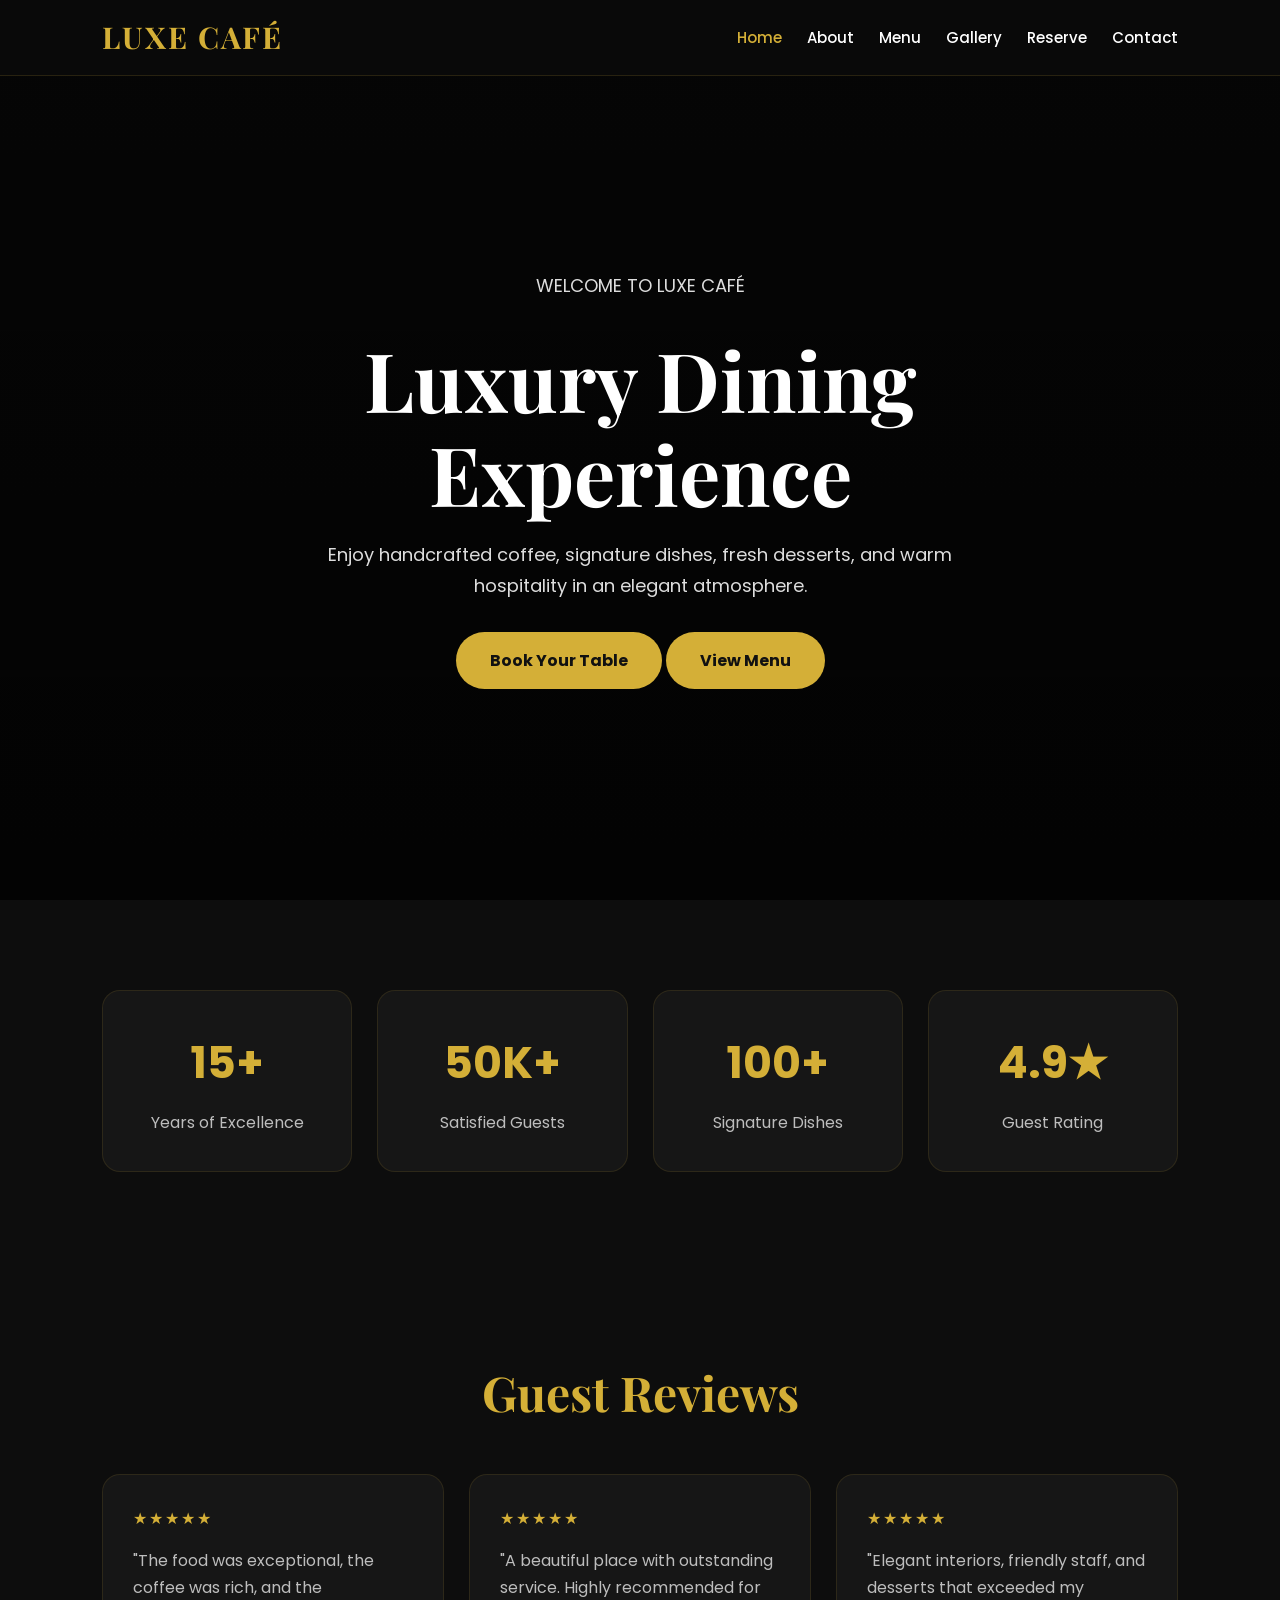
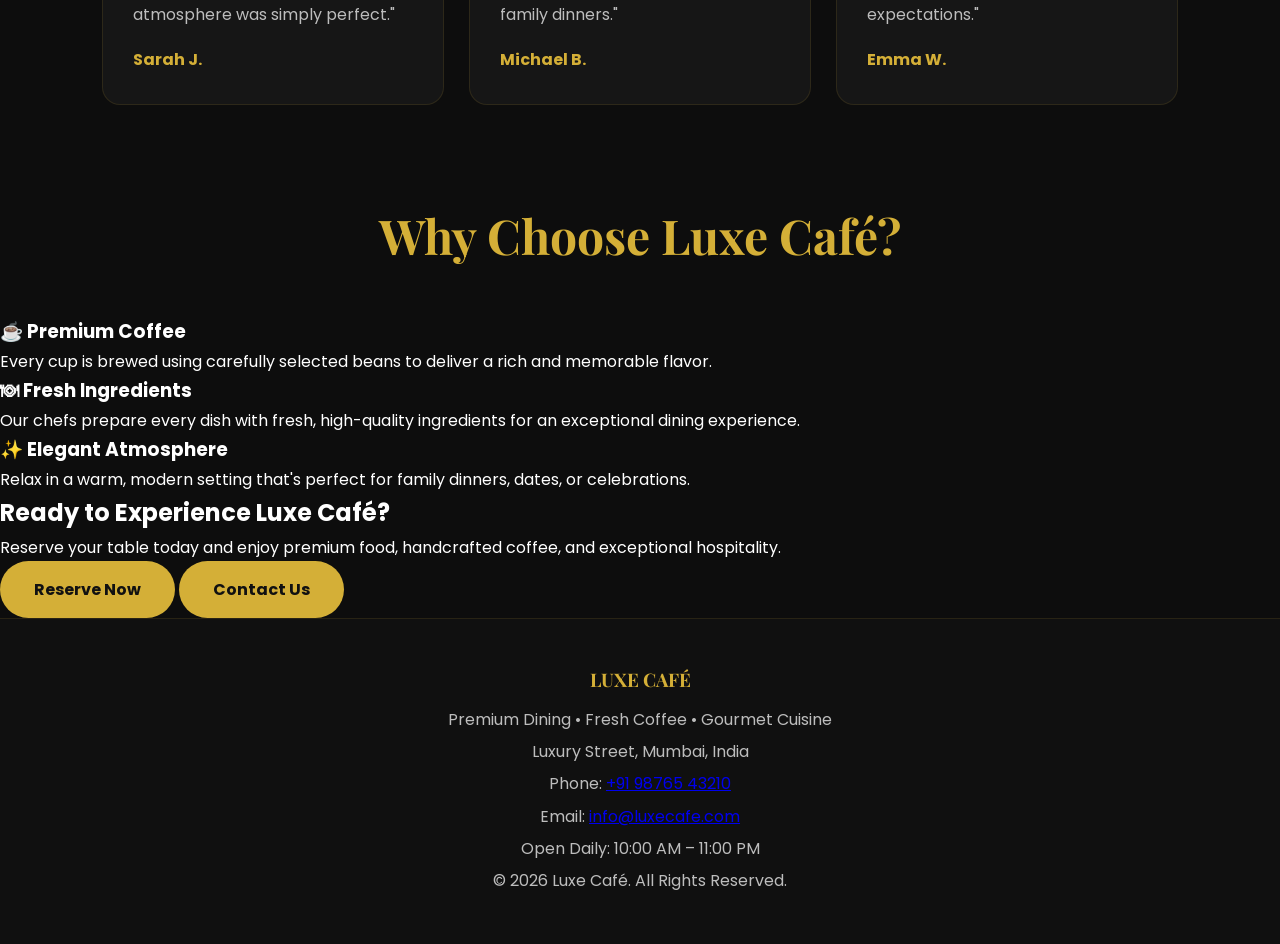
==== commit 7119655f: "Update index.html" ====
--- a/index.html
+++ b/index.html
@@ -1,114 +1,380 @@
 <!DOCTYPE html>
 <html lang="en">
+
 <head>
-  <meta charset="UTF-8">
-  <meta name="viewport" content="width=device-width, initial-scale=1.0">
-
-  <title>Luxe Café | Premium Dining Experience</title>
-
-  <meta name="description" content="Luxury café serving premium coffee, gourmet food and unforgettable dining experiences.">
-
-  <link rel="preconnect" href="https://fonts.googleapis.com">
-  <link rel="preconnect" href="https://fonts.gstatic.com" crossorigin>
-
-  <link href="https://fonts.googleapis.com/css2?family=Playfair+Display:wght@700&family=Poppins:wght@300;400;500;600;700&display=swap" rel="stylesheet">
-
-  <link rel="stylesheet" href="style.css">
+
+<meta charset="UTF-8">
+
+<meta name="viewport"
+content="width=device-width, initial-scale=1.0">
+
+<title>Luxe Café | Premium Dining Experience</title>
+
+<meta name="description"
+content="Experience premium coffee, handcrafted cuisine, elegant interiors, and unforgettable dining moments at Luxe Café.">
+
+<meta name="theme-color"
+content="#C8A45D">
+
+<link rel="preconnect"
+href="https://fonts.googleapis.com">
+
+<link rel="preconnect"
+href="https://fonts.gstatic.com"
+crossorigin>
+
+<link href="https://fonts.googleapis.com/css2?family=Playfair+Display:wght@700&family=Poppins:wght@300;400;500;600;700&display=swap"
+rel="stylesheet">
+
+<link rel="stylesheet"
+href="style.css">
+
 </head>
 
 <body>
 
-  <header>
-    <nav class="navbar">
-      <a class="logo" href="index.html">LUXE CAFÉ</a>
-
-      <button class="menu-toggle" aria-label="Open navigation menu" aria-expanded="false">
-        <span></span>
-        <span></span>
-        <span></span>
-      </button>
-
-      <ul class="nav-links">
-        <li><a href="index.html">Home</a></li>
-        <li><a href="about.html">About</a></li>
-        <li><a href="menu.html">Menu</a></li>
-        <li><a href="gallery.html">Gallery</a></li>
-        <li><a href="reservation.html">Reserve</a></li>
-        <li><a href="contact.html">Contact</a></li>
-      </ul>
-    </nav>
-  </header>
-
-  <main>
-    <section class="hero">
-      <div class="hero-overlay"></div>
-
-      <div class="hero-content">
-        <h3>WELCOME TO LUXE CAFÉ</h3>
-
-        <h1>Luxury Dining<br>Experience</h1>
-
-        <p>
-          Discover premium coffee, handcrafted dishes and an atmosphere designed for unforgettable moments.
-        </p>
-
-        <a href="reservation.html" class="btn">Reserve A Table</a>
-      </div>
-    </section>
-
-    <section class="stats">
-      <div class="stat-card">
-        <h2>15+</h2>
-        <p>Years Experience</p>
-      </div>
-
-      <div class="stat-card">
-        <h2>50K+</h2>
-        <p>Happy Guests</p>
-      </div>
-
-      <div class="stat-card">
-        <h2>100+</h2>
-        <p>Signature Dishes</p>
-      </div>
-
-      <div class="stat-card">
-        <h2>4.9★</h2>
-        <p>Average Rating</p>
-      </div>
-    </section>
-
-    <section class="reviews">
-      <h2 class="section-title">What Our Guests Say</h2>
-
-      <div class="review-container">
-        <article class="review-box">
-          <div class="stars" aria-label="5 out of 5 stars">★★★★★</div>
-          <p>“Amazing food, beautiful atmosphere and excellent service.”</p>
-          <h4>Sarah Johnson</h4>
-        </article>
-
-        <article class="review-box">
-          <div class="stars" aria-label="5 out of 5 stars">★★★★★</div>
-          <p>“One of the best cafés I’ve ever visited.”</p>
-          <h4>Michael Brown</h4>
-        </article>
-
-        <article class="review-box">
-          <div class="stars" aria-label="5 out of 5 stars">★★★★★</div>
-          <p>“The desserts were incredible and the coffee was perfect.”</p>
-          <h4>Emma Wilson</h4>
-        </article>
-      </div>
-    </section>
-  </main>
-
-  <footer>
-    <h3>LUXE CAFÉ</h3>
-    <p>Premium Dining Experience</p>
-    <p>© 2026 Luxe Café. All Rights Reserved.</p>
-  </footer>
-
-  <script src="script.js"></script>
+<header>
+
+<nav class="navbar">
+
+<a href="index.html"
+class="logo">
+
+LUXE CAFÉ
+
+</a>
+
+<button
+type="button"
+class="menu-toggle"
+aria-label="Open navigation menu"
+aria-expanded="false">
+
+<span></span>
+<span></span>
+<span></span>
+
+</button>
+
+<ul class="nav-links">
+
+<li><a class="active" href="index.html">Home</a></li>
+
+<li><a href="about.html">About</a></li>
+
+<li><a href="menu.html">Menu</a></li>
+
+<li><a href="gallery.html">Gallery</a></li>
+
+<li><a href="reservation.html">Reserve</a></li>
+
+<li><a href="contact.html">Contact</a></li>
+
+</ul>
+
+</nav>
+
+</header>
+
+<main>
+
+<section class="hero">
+
+<div class="hero-overlay"></div>
+
+<div class="hero-content">
+
+<p class="eyebrow">
+
+WELCOME TO LUXE CAFÉ
+
+</p>
+
+<h1>
+
+Luxury Dining
+<br>
+Experience
+
+</h1>
+
+<p>
+
+Enjoy handcrafted coffee,
+signature dishes,
+fresh desserts,
+and warm hospitality
+in an elegant atmosphere.
+
+</p>
+
+<div class="hero-buttons">
+
+<a href="reservation.html"
+class="btn">
+
+Book Your Table
+
+</a>
+
+<a href="menu.html"
+class="btn btn-outline">
+
+View Menu
+
+</a>
+
+</div>
+
+</div>
+
+</section>
+
+<section class="stats">
+
+<div class="stat-card">
+
+<h2>15+</h2>
+
+<p>
+Years of Excellence
+</p>
+
+</div>
+
+<div class="stat-card">
+
+<h2>50K+</h2>
+
+<p>
+Satisfied Guests
+</p>
+
+</div>
+
+<div class="stat-card">
+
+<h2>100+</h2>
+
+<p>
+Signature Dishes
+</p>
+
+</div>
+
+<div class="stat-card">
+
+<h2>4.9★</h2>
+
+<p>
+Guest Rating
+</p>
+
+</div>
+
+</section>
+
+<section class="reviews">
+
+<h2 class="section-title">
+
+Guest Reviews
+
+</h2>
+
+<div class="review-container">
+
+<article class="review-box">
+
+<div class="stars"
+aria-label="5 out of 5 stars">
+
+★★★★★
+
+</div>
+
+<p>
+
+"The food was exceptional,
+the coffee was rich,
+and the atmosphere was simply perfect."
+
+</p>
+
+<h4>
+
+Sarah J.
+
+</h4>
+
+</article>
+
+<article class="review-box">
+
+<div class="stars"
+aria-label="5 out of 5 stars">
+
+★★★★★
+
+</div>
+
+<p>
+
+"A beautiful place with outstanding service.
+Highly recommended for family dinners."
+
+</p>
+
+<h4>
+
+Michael B.
+
+</h4>
+
+</article>
+
+<article class="review-box">
+
+<div class="stars"
+aria-label="5 out of 5 stars">
+
+★★★★★
+
+</div>
+
+<p>
+
+"Elegant interiors,
+friendly staff,
+and desserts that exceeded my expectations."
+
+</p>
+
+<h4>
+
+Emma W.
+
+</h4>
+
+</article>
+
+</div>
+
+  </section>
+  <!-- Why Choose Us -->
+
+<section class="why-choose">
+
+<h2 class="section-title">
+Why Choose Luxe Café?
+</h2>
+
+<div class="why-grid">
+
+<div class="why-card">
+
+<h3>☕ Premium Coffee</h3>
+
+<p>
+Every cup is brewed using carefully selected beans to deliver a rich and memorable flavor.
+</p>
+
+</div>
+
+<div class="why-card">
+
+<h3>🍽 Fresh Ingredients</h3>
+
+<p>
+Our chefs prepare every dish with fresh, high-quality ingredients for an exceptional dining experience.
+</p>
+
+</div>
+
+<div class="why-card">
+
+<h3>✨ Elegant Atmosphere</h3>
+
+<p>
+Relax in a warm, modern setting that's perfect for family dinners, dates, or celebrations.
+</p>
+
+</div>
+
+</div>
+
+</section>
+
+<!-- Call To Action -->
+
+<section class="home-cta">
+
+<h2>
+Ready to Experience Luxe Café?
+</h2>
+
+<p>
+Reserve your table today and enjoy premium food, handcrafted coffee, and exceptional hospitality.
+</p>
+
+<div class="hero-buttons">
+
+<a href="reservation.html" class="btn">
+Reserve Now
+</a>
+
+<a href="contact.html" class="btn btn-outline">
+Contact Us
+</a>
+
+</div>
+
+</section>
+
+</main>
+
+<footer>
+
+<div class="footer-content">
+
+<h3>LUXE CAFÉ</h3>
+
+<p>
+Premium Dining • Fresh Coffee • Gourmet Cuisine
+</p>
+
+<p>
+Luxury Street, Mumbai, India
+</p>
+
+<p>
+Phone:
+<a href="tel:+919876543210">
++91 98765 43210
+</a>
+</p>
+
+<p>
+Email:
+<a href="mailto:info@luxecafe.com">
+info@luxecafe.com
+</a>
+</p>
+
+<p>
+Open Daily: 10:00 AM – 11:00 PM
+</p>
+
+<p>
+© 2026 Luxe Café. All Rights Reserved.
+</p>
+
+</div>
+
+</footer>
+
+<script src="script.js"></script>
+
 </body>
 </html>
+  
--- a/style.css
+++ b/style.css
@@ -1,18 +1,21 @@
 @import url('https://fonts.googleapis.com/css2?family=Playfair+Display:wght@700&family=Poppins:wght@300;400;500;600;700&display=swap');
+
+:root{
+  --gold:#d4af37;
+  --black:#0d0d0d;
+  --dark:#161616;
+  --white:#ffffff;
+  --gray:#bdbdbd;
+}
 
 *{
   margin:0;
   padding:0;
   box-sizing:border-box;
+}
+
+html{
   scroll-behavior:smooth;
-}
-
-:root{
-  --gold:#d4af37;
-  --black:#0d0d0d;
-  --dark:#141414;
-  --white:#ffffff;
-  --gray:#bdbdbd;
 }
 
 body{
@@ -23,37 +26,50 @@
   line-height:1.7;
 }
 
-/* NAVBAR */
+img{
+  display:block;
+  max-width:100%;
+}
+
+/* ===========================
+   NAVBAR
+=========================== */
+
 .navbar{
   position:fixed;
   top:0;
   left:0;
   width:100%;
-  padding:20px 8%;
+  height:76px;
+  padding:0 8%;
   display:flex;
   justify-content:space-between;
   align-items:center;
-  background:rgba(0,0,0,.90);
+  background:rgba(10,10,10,.92);
   backdrop-filter:blur(12px);
+  border-bottom:1px solid rgba(212,175,55,.15);
   z-index:1000;
 }
 
 .logo{
+  color:var(--gold);
+  text-decoration:none;
+  font-family:'Playfair Display',serif;
   font-size:30px;
-  font-family:'Playfair Display',serif;
-  color:var(--gold);
+  font-weight:700;
   letter-spacing:2px;
 }
 
 .nav-links{
   display:flex;
+  list-style:none;
   gap:25px;
-  list-style:none;
 }
 
 .nav-links a{
   color:var(--white);
   text-decoration:none;
+  font-size:15px;
   font-weight:500;
   transition:.3s;
 }
@@ -63,167 +79,323 @@
   color:var(--gold);
 }
 
-/* HERO */
+/* ===========================
+   HAMBURGER
+=========================== */
+
+.menu-toggle{
+  display:none;
+  width:44px;
+  height:44px;
+  background:transparent;
+  border:1px solid rgba(212,175,55,.5);
+  border-radius:10px;
+  cursor:pointer;
+  padding:8px;
+}
+
+.menu-toggle span{
+  display:block;
+  width:24px;
+  height:3px;
+  margin:4px auto;
+  background:var(--gold);
+  border-radius:5px;
+  transition:.3s;
+}
+
+/* ===========================
+   HERO
+=========================== */
+
 .hero{
+  width:100%;
   min-height:100vh;
   display:flex;
+  justify-content:center;
   align-items:center;
-  justify-content:center;
   text-align:center;
   padding:120px 20px 60px;
+
   background:
-    linear-gradient(rgba(0,0,0,.55),rgba(0,0,0,.75)),
+    linear-gradient(rgba(0,0,0,.58),rgba(0,0,0,.78)),
     url("https://images.unsplash.com/photo-1517248135467-4c7edcad34c4?q=80&w=2070");
+
   background-size:cover;
   background-position:center;
+  background-repeat:no-repeat;
 }
 
 .hero-content{
   max-width:850px;
+  width:100%;
 }
 
 .hero-content h3{
   color:var(--gold);
-  letter-spacing:3px;
+  letter-spacing:4px;
   margin-bottom:15px;
 }
 
 .hero-content h1{
   font-family:'Playfair Display',serif;
-  font-size:78px;
+  font-size:clamp(46px,7vw,82px);
+  line-height:1.15;
   margin-bottom:20px;
 }
 
 .hero-content p{
+  max-width:700px;
+  margin:0 auto 30px;
   color:#ddd;
   font-size:18px;
-  margin-bottom:30px;
 }
 
 .btn{
   display:inline-block;
-  padding:15px 32px;
-  border:none;
+  padding:15px 34px;
   border-radius:50px;
   background:var(--gold);
-  color:#000;
+  color:#111;
   text-decoration:none;
   font-weight:700;
-  cursor:pointer;
   transition:.3s;
 }
 
 .btn:hover{
   transform:translateY(-4px);
-  box-shadow:0 10px 25px rgba(212,175,55,.25);
-}
-
-/* SECTION TITLES */
+  box-shadow:0 12px 25px rgba(212,175,55,.3);
+}
+
+/* ===========================
+   COMMON
+=========================== */
+
 .section-title{
-  text-align:center;
   font-family:'Playfair Display',serif;
-  font-size:42px;
-  color:var(--gold);
-  margin-bottom:45px;
-}
-
-/* STATS */
+  color:var(--gold);
+  text-align:center;
+  font-size:clamp(34px,5vw,48px);
+  margin-bottom:40px;
+}
+
+/* ===========================
+   STATS
+=========================== */
+
 .stats{
-  padding:100px 8%;
   display:grid;
-  grid-template-columns:repeat(auto-fit,minmax(200px,1fr));
+  grid-template-columns:repeat(4,1fr);
   gap:25px;
+  padding:90px 8%;
 }
 
 .stat-card{
   background:var(--dark);
+  border-radius:18px;
   padding:35px;
-  border-radius:18px;
-  text-align:center;
+  text-align:center;
+  border:1px solid rgba(212,175,55,.12);
   transition:.3s;
 }
 
 .stat-card:hover{
   transform:translateY(-8px);
+  box-shadow:0 15px 35px rgba(212,175,55,.15);
 }
 
 .stat-card h2{
-  font-size:45px;
-  color:var(--gold);
+  color:var(--gold);
+  font-size:44px;
 }
 
 .stat-card p{
   color:var(--gray);
-}
-
-/* MENU */
+  margin-top:8px;
+}
+
+/* ===========================
+   REVIEWS
+=========================== */
+
+.reviews{
+  padding:90px 8%;
+}
+
+.review-container{
+  display:grid;
+  grid-template-columns:repeat(3,1fr);
+  gap:25px;
+}
+
+.review-box{
+  background:var(--dark);
+  border-radius:18px;
+  padding:30px;
+  border:1px solid rgba(212,175,55,.12);
+  transition:.3s;
+}
+
+.review-box:hover{
+  transform:translateY(-8px);
+  box-shadow:0 15px 35px rgba(212,175,55,.15);
+}
+
+.stars{
+  color:var(--gold);
+  letter-spacing:2px;
+  margin-bottom:15px;
+}
+
+.review-box p{
+  color:var(--gray);
+  margin-bottom:18px;
+}
+
+.review-box h4{
+  color:var(--gold);
+}
+
+/* ===========================
+   MOBILE
+=========================== */
+
+@media(max-width:768px){
+
+.navbar{
+padding:0 6%;
+height:70px;
+}
+
+.logo{
+font-size:24px;
+}
+
+.menu-toggle{
+display:block;
+}
+
+.nav-links{
+display:none;
+position:absolute;
+top:70px;
+left:0;
+width:100%;
+background:#111;
+padding:20px;
+flex-direction:column;
+align-items:center;
+gap:18px;
+}
+
+.nav-links.show-menu{
+display:flex;
+}
+
+.hero{
+padding:110px 20px 60px;
+}
+
+.stats,
+.review-container{
+grid-template-columns:1fr;
+}
+}
+/* ===========================
+   MENU
+=========================== */
+
 .menu-section{
-  padding:120px 8% 80px;
-  min-height:100vh;
+  padding:110px 8% 80px;
+}
+
+.menu-heading{
+  max-width:700px;
+  margin:0 auto 45px;
+  text-align:center;
+}
+
+.menu-heading p:last-child{
+  color:var(--gray);
 }
 
 .menu-grid{
   display:grid;
   grid-template-columns:repeat(3,1fr);
   gap:28px;
-  max-width:1200px;
-  margin:auto;
 }
 
 .menu-card{
   background:var(--dark);
   border-radius:18px;
   overflow:hidden;
-  transition:.3s;
+  border:1px solid rgba(212,175,55,.12);
+  transition:.3s;
+  display:flex;
+  flex-direction:column;
 }
 
 .menu-card:hover{
   transform:translateY(-8px);
-  box-shadow:0 15px 35px rgba(212,175,55,.2);
+  box-shadow:0 15px 35px rgba(212,175,55,.15);
 }
 
 .menu-card img{
   width:100%;
-  height:230px;
+  height:220px;
   object-fit:cover;
-  display:block;
 }
 
 .menu-content{
   padding:22px;
+  flex:1;
+  display:flex;
+  flex-direction:column;
 }
 
 .menu-content h3{
   font-family:'Playfair Display',serif;
-  font-size:24px;
-  margin-bottom:8px;
+  margin-bottom:10px;
 }
 
 .menu-content p{
   color:var(--gray);
-  font-size:14px;
-  margin-bottom:14px;
 }
 
 .price{
-  color:var(--gold);
-  font-size:21px;
+  margin-top:auto;
+  padding-top:15px;
+  color:var(--gold);
+  font-size:22px;
   font-weight:700;
 }
 
-/* GALLERY */
+/* ===========================
+   GALLERY
+=========================== */
+
 .gallery-section{
-  padding:120px 8% 80px;
-  min-height:100vh;
+  padding:110px 8% 80px;
+}
+
+.gallery-heading{
+  max-width:700px;
+  margin:0 auto 45px;
+  text-align:center;
+}
+
+.gallery-heading p:last-child{
+  color:var(--gray);
 }
 
 .gallery-grid{
   display:grid;
   grid-template-columns:repeat(3,1fr);
-  gap:25px;
+  gap:22px;
 }
 
 .gallery-card{
+  position:relative;
   overflow:hidden;
   border-radius:18px;
 }
@@ -232,7 +404,6 @@
   width:100%;
   height:280px;
   object-fit:cover;
-  display:block;
   transition:.4s;
 }
 
@@ -240,13 +411,31 @@
   transform:scale(1.08);
 }
 
-/* ABOUT */
+.gallery-caption{
+  position:absolute;
+  left:0;
+  right:0;
+  bottom:0;
+  padding:18px;
+  background:linear-gradient(transparent,rgba(0,0,0,.9));
+  color:#fff;
+  font-family:'Playfair Display',serif;
+}
+
+/* ===========================
+   ABOUT
+=========================== */
+
 .about-section{
-  padding:120px 8%;
   display:grid;
   grid-template-columns:1fr 1fr;
-  gap:45px;
+  gap:50px;
   align-items:center;
+  padding:110px 8%;
+}
+
+.about-content .section-title{
+  text-align:left;
 }
 
 .about-content p{
@@ -256,46 +445,49 @@
 
 .about-image img{
   width:100%;
+  height:450px;
+  object-fit:cover;
   border-radius:18px;
 }
 
-/* REVIEWS */
-.reviews{
-  padding:100px 8%;
-  text-align:center;
-}
-
-.review-container{
+.about-values{
+  padding:0 8% 90px;
   display:grid;
   grid-template-columns:repeat(3,1fr);
   gap:25px;
 }
 
-.review-box{
+.about-value{
   background:var(--dark);
+  border-radius:18px;
   padding:30px;
-  border-radius:18px;
-  transition:.3s;
-}
-
-.review-box:hover{
+  text-align:center;
+  transition:.3s;
+}
+
+.about-value:hover{
   transform:translateY(-8px);
-  box-shadow:0 15px 35px rgba(212,175,55,.2);
-}
-
-.review-box p{
-  color:var(--gray);
-  margin:15px 0;
-}
-
-.review-box h4{
-  color:var(--gold);
-}
-
-/* RESERVATION */
+}
+
+.about-value span{
+  color:var(--gold);
+  font-size:34px;
+}
+
+.about-value h3{
+  margin:12px 0;
+}
+
+.about-value p{
+  color:var(--gray);
+}
+
+/* ===========================
+   RESERVATION
+=========================== */
+
 .reservation-section{
-  padding:130px 8% 80px;
-  min-height:100vh;
+  padding:110px 8%;
 }
 
 .reservation-form{
@@ -309,14 +501,16 @@
 .reservation-form input,
 .reservation-form textarea,
 .reservation-form select{
-  width:100%;
-  padding:17px;
+  padding:16px;
   border-radius:12px;
   border:1px solid #333;
   background:var(--dark);
-  color:var(--white);
+  color:#fff;
   font-size:16px;
-  font-family:'Poppins',sans-serif;
+}
+
+.reservation-form textarea{
+  min-height:140px;
 }
 
 .reservation-form input:focus,
@@ -326,20 +520,17 @@
   border-color:var(--gold);
 }
 
-.reservation-form button{
-  border:none;
-  cursor:pointer;
-}
-
-/* CONTACT */
+/* ===========================
+   CONTACT
+=========================== */
+
 .contact-section{
-  padding:120px 8% 80px;
-  min-height:100vh;
+  padding:110px 8%;
 }
 
 .contact-grid{
   display:grid;
-  grid-template-columns:repeat(3,1fr);
+  grid-template-columns:repeat(4,1fr);
   gap:25px;
 }
 
@@ -353,596 +544,111 @@
 
 .contact-card:hover{
   transform:translateY(-8px);
-  box-shadow:0 15px 35px rgba(212,175,55,.2);
+}
+
+.contact-icon{
+  font-size:34px;
+  margin-bottom:10px;
 }
 
 .contact-card h3{
   color:var(--gold);
+}
+
+.contact-card p,
+.contact-card a{
+  color:var(--gray);
+  text-decoration:none;
+}
+
+.contact-card a:hover{
+  color:var(--gold);
+}
+
+/* ===========================
+   FOOTER
+=========================== */
+
+footer{
+  background:#101010;
+  border-top:1px solid rgba(212,175,55,.12);
+  text-align:center;
+  padding:45px 20px;
+}
+
+footer h3{
+  color:var(--gold);
+  font-family:'Playfair Display',serif;
   margin-bottom:10px;
 }
 
-/* FOOTER */
-footer{
-  background:#111;
-  padding:50px 20px;
-  text-align:center;
-}
-
-footer h3{
-  font-family:'Playfair Display',serif;
-  color:var(--gold);
-  margin-bottom:8px;
-}
-
 footer p{
   color:var(--gray);
-}
-
-/* BACK TO TOP BUTTON */
+  margin:5px 0;
+}
+
+/* ===========================
+   BACK TO TOP
+=========================== */
+
 #topBtn{
   position:fixed;
-  right:22px;
-  bottom:22px;
-  width:50px;
-  height:50px;
+  right:20px;
+  bottom:20px;
+  width:48px;
+  height:48px;
   border:none;
   border-radius:50%;
   background:var(--gold);
-  color:#000;
+  color:#111;
   font-size:22px;
-  font-weight:bold;
   cursor:pointer;
-  z-index:999;
-}
-
-/* MOBILE */
+  display:none;
+}
+
+/* ===========================
+   MOBILE
+=========================== */
+
 @media(max-width:768px){
-  .navbar{
-    padding:15px 6%;
-  }
-
-  .logo{
-    font-size:23px;
-  }
-
-  .nav-links{
-    display:none;
-  }
-
-  .hero-content h1{
-    font-size:46px;
-  }
-
-  .hero-content p{
-    font-size:16px;
-  }
-
-  .section-title{
-    font-size:32px;
-  }
-
-  .menu-grid,
-  .gallery-grid,
-  .review-container,
-  .contact-grid{
-    grid-template-columns:1fr;
-  }
-
-  .menu-section,
-  .gallery-section,
-  .contact-section{
-    padding:100px 8% 60px;
-  }
-
-  .menu-card img{
-    height:220px;
-  }
-
-  .gallery-card img{
-    height:240px;
-  }
-
-  .about-section{
-    grid-template-columns:1fr;
-    padding:100px 8% 60px;
-  }
-
-  .stats{
-    grid-template-columns:1fr;
-    padding:80px 8%;
-  }
-
-  .reservation-section{
-    padding:110px 8% 60px;
-  }
-}
-/* =========================
-   FINAL MOBILE + PAGE FIXES
-   Paste this at END of style.css
-========================= */
-
-/* Remove huge empty space */
-.menu-section,
-.gallery-section,
-.reservation-section,
-.contact-section{
-  min-height: auto;
-}
-
-/* Keep every page dark */
-body,
+
+.menu-grid,
+.gallery-grid,
+.contact-grid,
+.about-values{
+grid-template-columns:1fr;
+}
+
+.about-section{
+grid-template-columns:1fr;
+text-align:center;
+}
+
+.about-content .section-title{
+text-align:center;
+}
+
+.about-image img{
+height:280px;
+}
+
+.gallery-card img{
+height:220px;
+}
+
+.menu-card img{
+height:200px;
+}
+
+.contact-card{
+padding:25px;
+}
+
 .menu-section,
 .gallery-section,
 .about-section,
-.reviews,
-.reservation-section,
-.contact-section{
-  background: #0d0d0d;
-  color: #ffffff;
-}
-
-/* Fix menu page */
-.menu-section{
-  padding: 110px 8% 70px;
-}
-
-.menu-section .section-title{
-  color: #d4af37;
-}
-
-.menu-grid{
-  display: grid;
-  grid-template-columns: repeat(3, 1fr);
-  gap: 28px;
-}
-
-.menu-card{
-  background: #141414;
-  border-radius: 18px;
-  overflow: hidden;
-}
-
-.menu-card img{
-  width: 100%;
-  height: 230px;
-  object-fit: cover;
-  display: block;
-}
-
-.menu-content{
-  padding: 22px;
-}
-
-.menu-content h3{
-  color: #ffffff;
-  font-family: 'Playfair Display', serif;
-  font-size: 24px;
-  margin-bottom: 8px;
-}
-
-.menu-content p{
-  color: #bdbdbd;
-  font-size: 14px;
-}
-
-.price{
-  color: #d4af37;
-  font-size: 21px;
-  font-weight: 700;
-}
-
-/* Better review cards */
-.review-container{
-  display: grid;
-  grid-template-columns: repeat(3, 1fr);
-  gap: 25px;
-}
-
-.review-box{
-  background: #141414;
-  padding: 30px;
-  border-radius: 18px;
-  min-height: 260px;
-}
-
-.review-box p{
-  font-size: 16px;
-  line-height: 1.8;
-}
-
-/* Better contact cards */
-.contact-card{
-  min-height: 145px;
-}
-
-/* MOBILE FIX */
-@media (max-width: 768px){
-
-  /* Hide crowded links on phone */
-  .nav-links{
-    display: none;
-  }
-
-  .navbar{
-    padding: 16px 8%;
-  }
-
-  .logo{
-    font-size: 24px;
-  }
-
-  /* One menu card per row */
-  .menu-grid{
-    grid-template-columns: 1fr;
-    gap: 22px;
-  }
-
-  /* One review per row */
-  .review-container{
-    grid-template-columns: 1fr;
-    gap: 20px;
-  }
-
-  .review-box{
-    min-height: auto;
-    padding: 25px;
-  }
-
-  /* Contact cards one below another */
-  .contact-grid{
-    grid-template-columns: 1fr;
-    gap: 18px;
-  }
-
-  /* Gallery stays 2 columns */
-  .gallery-grid{
-    grid-template-columns: repeat(2, 1fr);
-    gap: 14px;
-  }
-
-  .gallery-card img{
-    height: 170px;
-  }
-
-  /* Better spacing */
-  .menu-section,
-  .gallery-section,
-  .about-section,
-  .reviews,
-  .reservation-section,
-  .contact-section{
-    padding: 95px 8% 65px;
-  }
-
-  .section-title{
-    font-size: 34px;
-    margin-bottom: 30px;
-  }
-
-  .menu-card img{
-    height: 220px;
-  }
-  }
-/* =========================
-   FINAL MOBILE + PAGE FIXES
-   Paste this at END of style.css
-========================= */
-
-/* Remove huge empty space */
-.menu-section,
-.gallery-section,
-.reservation-section,
-.contact-section{
-  min-height: auto;
-}
-
-/* Keep every page dark */
-body,
-.menu-section,
-.gallery-section,
-.about-section,
-.reviews,
-.reservation-section,
-.contact-section{
-  background: #0d0d0d;
-  color: #ffffff;
-}
-
-/* Fix menu page */
-.menu-section{
-  padding: 110px 8% 70px;
-}
-
-.menu-section .section-title{
-  color: #d4af37;
-}
-
-.menu-grid{
-  display: grid;
-  grid-template-columns: repeat(3, 1fr);
-  gap: 28px;
-}
-
-.menu-card{
-  background: #141414;
-  border-radius: 18px;
-  overflow: hidden;
-}
-
-.menu-card img{
-  width: 100%;
-  height: 230px;
-  object-fit: cover;
-  display: block;
-}
-
-.menu-content{
-  padding: 22px;
-}
-
-.menu-content h3{
-  color: #ffffff;
-  font-family: 'Playfair Display', serif;
-  font-size: 24px;
-  margin-bottom: 8px;
-}
-
-.menu-content p{
-  color: #bdbdbd;
-  font-size: 14px;
-}
-
-.price{
-  color: #d4af37;
-  font-size: 21px;
-  font-weight: 700;
-}
-
-/* Better review cards */
-.review-container{
-  display: grid;
-  grid-template-columns: repeat(3, 1fr);
-  gap: 25px;
-}
-
-.review-box{
-  background: #141414;
-  padding: 30px;
-  border-radius: 18px;
-  min-height: 260px;
-}
-
-.review-box p{
-  font-size: 16px;
-  line-height: 1.8;
-}
-
-/* Better contact cards */
-.contact-card{
-  min-height: 145px;
-}
-
-/* MOBILE FIX */
-@media (max-width: 768px){
-
-  /* Hide crowded links on phone */
-  .nav-links{
-    display: none;
-  }
-
-  .navbar{
-    padding: 16px 8%;
-  }
-
-  .logo{
-    font-size: 24px;
-  }
-
-  /* One menu card per row */
-  .menu-grid{
-    grid-template-columns: 1fr;
-    gap: 22px;
-  }
-
-  /* One review per row */
-  .review-container{
-    grid-template-columns: 1fr;
-    gap: 20px;
-  }
-
-  .review-box{
-    min-height: auto;
-    padding: 25px;
-  }
-
-  /* Contact cards one below another */
-  .contact-grid{
-    grid-template-columns: 1fr;
-    gap: 18px;
-  }
-
-  /* Gallery stays 2 columns */
-  .gallery-grid{
-    grid-template-columns: repeat(2, 1fr);
-    gap: 14px;
-  }
-
-  .gallery-card img{
-    height: 170px;
-  }
-
-  /* Better spacing */
-  .menu-section,
-  .gallery-section,
-  .about-section,
-  .reviews,
-  .reservation-section,
-  .contact-section{
-    padding: 95px 8% 65px;
-  }
-
-  .section-title{
-    font-size: 34px;
-    margin-bottom: 30px;
-  }
-
-  .menu-card img{
-    height: 220px;
-  }
-}
-/* =========================
-   REVIEWS + EMPTY SPACE FIX
-========================= */
-
-/* Remove extra black empty space */
-.menu-section,
-.gallery-section,
-.reservation-section,
-.contact-section{
-  min-height: auto;
-}
-
-/* Better review layout */
-.review-container{
-  display:grid;
-  grid-template-columns:repeat(3, 1fr);
-  gap:25px;
-}
-
-.review-box{
-  background:#141414;
-  padding:30px;
-  border-radius:18px;
-  min-height:250px;
-}
-
-.review-box p{
-  font-size:16px;
-  line-height:1.8;
-  color:#bdbdbd;
-}
-
-/* PHONE FIX */
-@media(max-width:768px){
-
-  /* Reviews become full-width cards */
-  .review-container{
-    grid-template-columns:1fr;
-    gap:20px;
-    margin-top:30px;
-  }
-
-  .review-box{
-    width:100%;
-    min-height:auto;
-    padding:25px 22px;
-  }
-
-  .review-box p{
-    font-size:16px;
-    line-height:1.7;
-  }
-
-  /* Less empty space below sections */
-  .menu-section,
-  .gallery-section,
-  .reservation-section,
-  .contact-section{
-    padding:95px 8% 60px;
-  }
-
-  /* Gallery should not have huge empty area */
-  .gallery-section{
-    padding-bottom:60px;
-  }
-}
-/* ================================
-   REVIEWS + EMPTY SPACE FIX
-================================ */
-
-.menu-section,
-.gallery-section,
-.reservation-section,
-.contact-section {
-  min-height: auto;
-}
-
-/* Reviews desktop */
-.review-container {
-  display: grid;
-  grid-template-columns: repeat(3, 1fr);
-  gap: 25px;
-  margin-top: 30px;
-}
-
-.review-box {
-  background: #141414;
-  padding: 30px;
-  border-radius: 18px;
-  min-height: 250px;
-}
-
-.review-box p {
-  font-size: 16px;
-  line-height: 1.8;
-  color: #bbbbbb;
-}
-
-/* Mobile phone fix */
-@media (max-width: 768px) {
-
-  .review-container {
-    grid-template-columns: 1fr;
-    gap: 20px;
-    margin-top: 30px;
-  }
-
-  .review-box {
-    width: 100%;
-    min-height: auto;
-    padding: 25px 22px;
-  }
-
-  .review-box p {
-    font-size: 16px;
-    line-height: 1.7;
-  }
-
-  .about-image img {
-    width: 100%;
-    height: 280px;
-    object-fit: cover;
-  }
-
-  .menu-section,
-  .gallery-section,
-  .reservation-section,
-  .contact-section {
-    padding: 55px 8% 60px;
-  }
-
-  .gallery-section {
-    padding-bottom: 60px;
-  }
-}
-/* Mobile menu images: smaller so users can see more dishes */
-@media (max-width: 768px) {
-
-  .menu-item img,
-  .menu-card img,
-  .menu-box img {
-    width: 100%;
-    height: 220px !important;
-    object-fit: cover;
-    display: block;
-  }
-
-}
-@media (max-width: 768px) {
-  .menu-item img,
-  .menu-card img,
-  .menu-box img {
-    height: 220px !important;
-    object-fit: cover;
-  }
-}
+.contact-section,
+.reservation-section{
+padding:90px 8% 60px;
+}
+}
